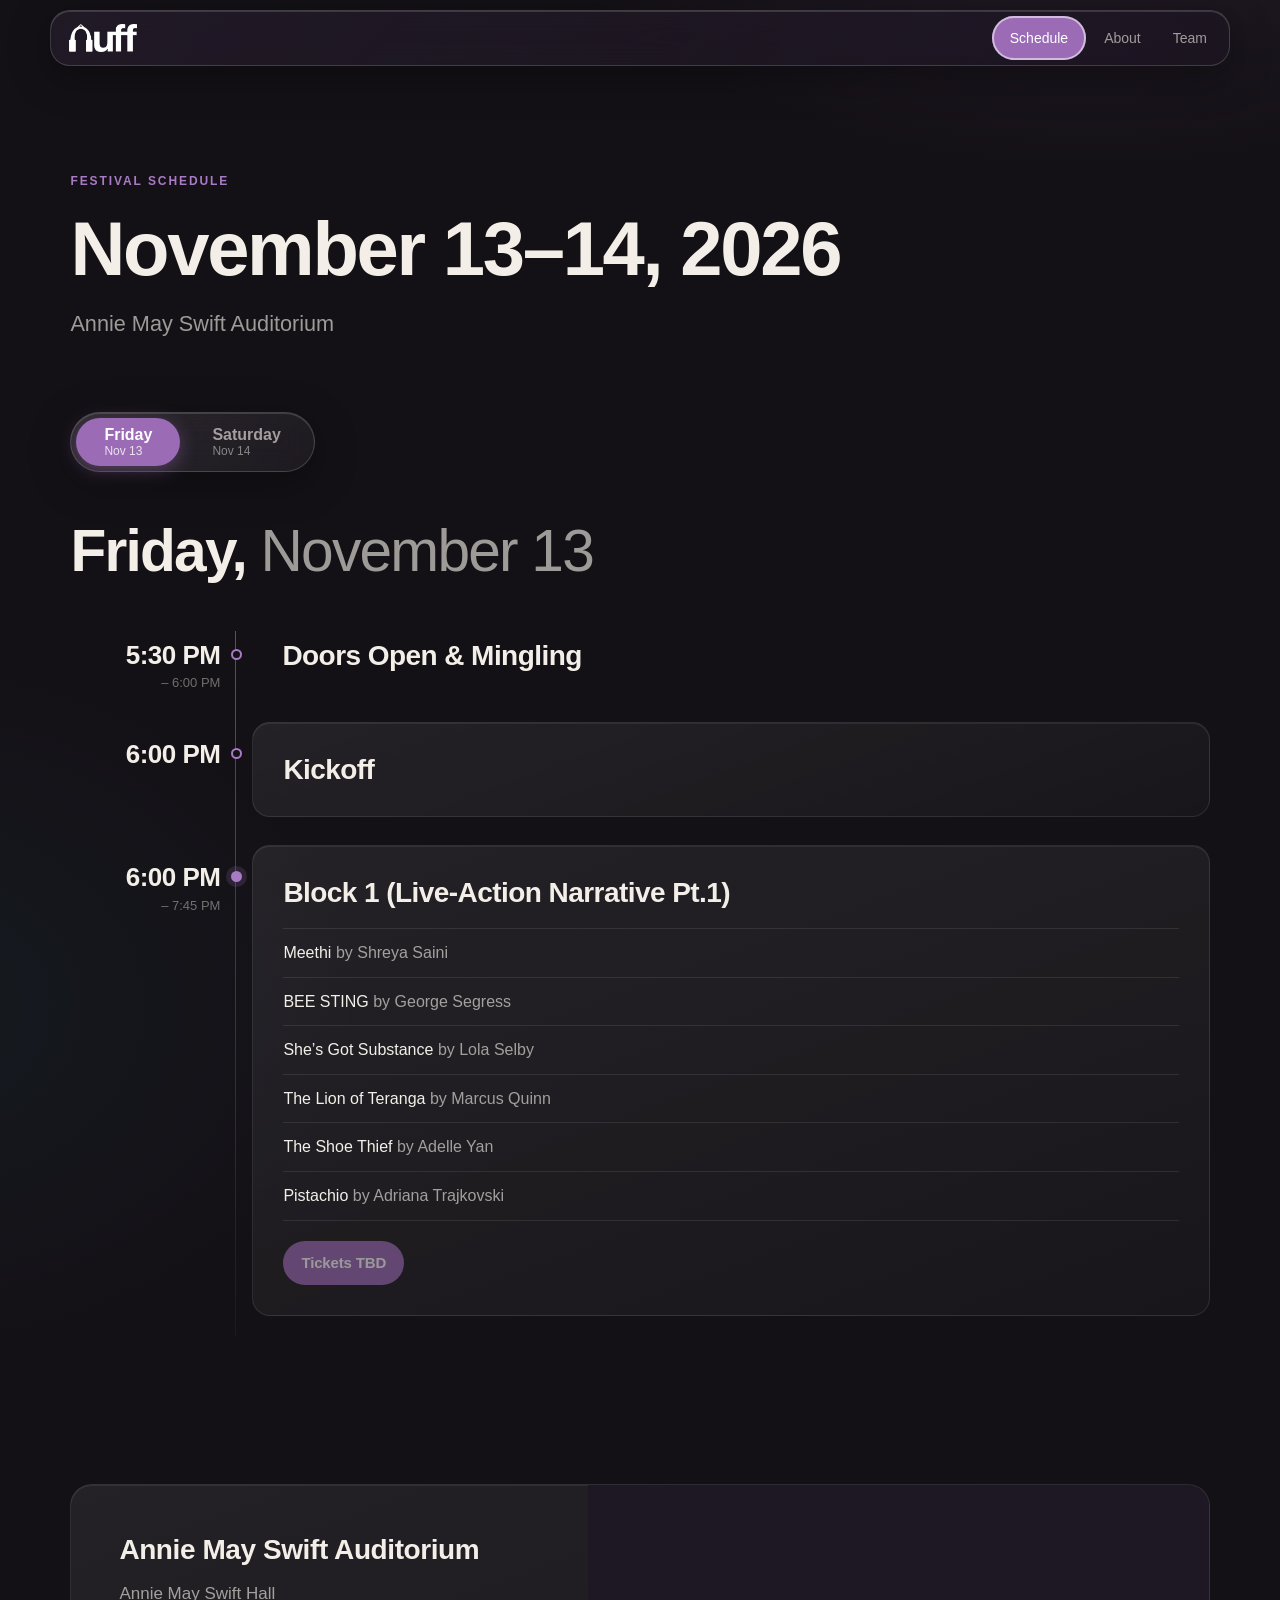
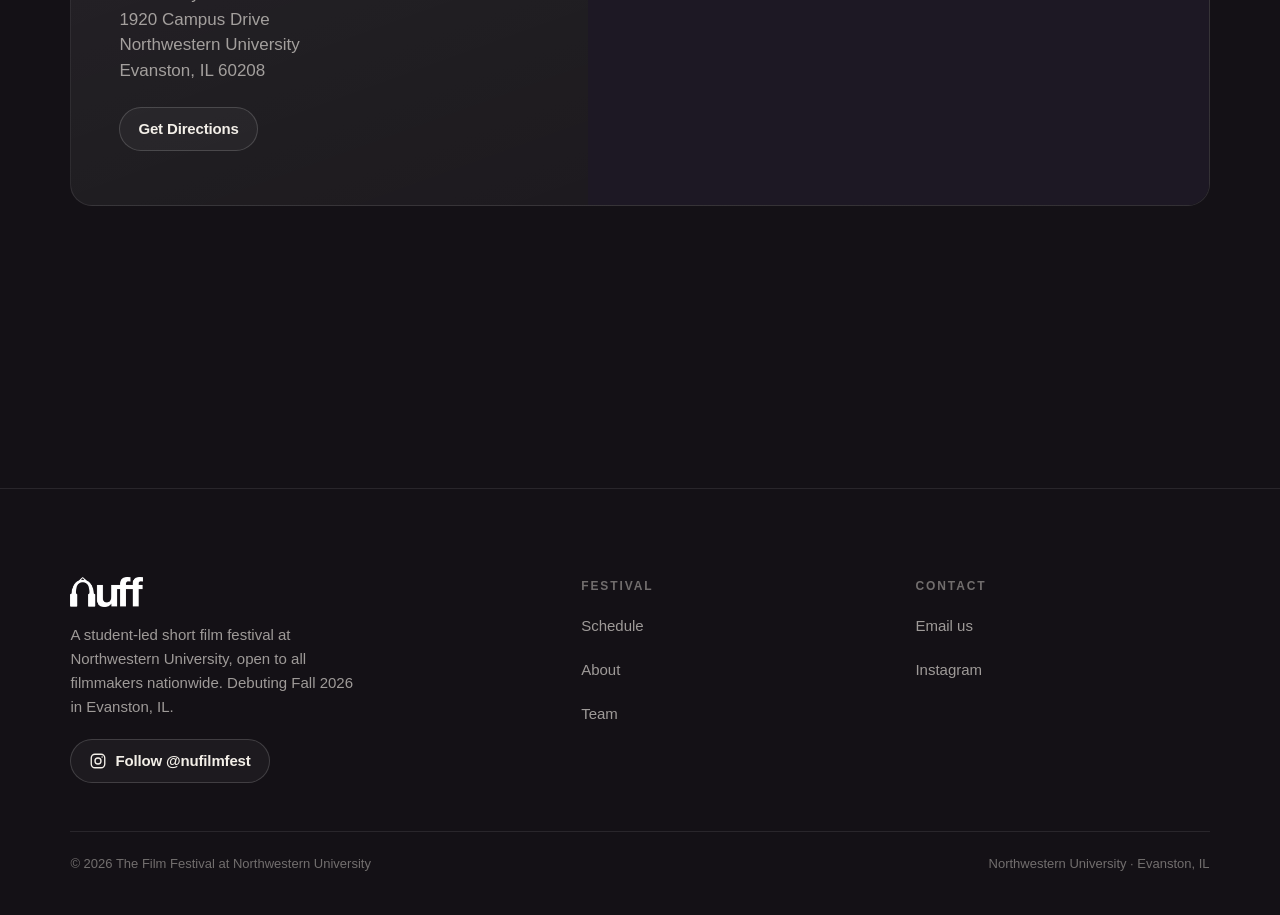
==== schedule/index.html @ 453975ce "new schedule updated" ====
<!DOCTYPE html>
<html lang="en">
<head>
  <meta charset="UTF-8">
  <meta name="viewport" content="width=device-width, initial-scale=1, viewport-fit=cover">
  <title>Schedule | NUFF 2026</title>
  <meta name="description" content="November 13–14, 2026 · Annie May Swift Auditorium, Northwestern University">
  <meta name="theme-color" content="#141116">
  <meta name="color-scheme" content="dark">
  <link rel="canonical" href="https://nufilmfest.com/schedule/">
  <meta property="og:type" content="website">
  <meta property="og:site_name" content="NUFF — The Film Festival at Northwestern">
  <meta property="og:title" content="Schedule | NUFF 2026">
  <meta property="og:description" content="November 13–14, 2026 · Annie May Swift Auditorium, Northwestern University">
  <meta property="og:url" content="https://nufilmfest.com/schedule/">
  <meta property="og:image" content="https://nufilmfest.com/assets/img/og-image.jpg">
  <meta property="og:image:width" content="1200">
  <meta property="og:image:height" content="630">
  <meta name="twitter:card" content="summary_large_image">
  <link rel="icon" href="../assets/img/favicon.ico" sizes="any">
  <link rel="icon" type="image/png" sizes="32x32" href="../assets/img/favicon-32.png">
  <link rel="icon" type="image/png" sizes="16x16" href="../assets/img/favicon-16.png">
  <link rel="apple-touch-icon" href="../assets/img/apple-touch-icon.png">
  <link rel="stylesheet" href="../assets/css/site.css">
  <script>(function(d){d.classList.add('js');setTimeout(function(){if(!d.classList.contains('reveal-ready'))d.classList.add('reveal-safe')},2500)})(document.documentElement);</script>
  <script src="../assets/js/site.js" defer></script>
</head>
<body>
<a class="skip-link" href="#main">Skip to content</a>
<header>
  <nav class="site-nav glass" aria-label="Main">
    <a class="nav-logo" href="../index.html" aria-label="NUFF home"><img src="../assets/img/nuff-logo-white.png" alt="NUFF" width="68" height="28"></a>
    <ul class="nav-links">
      <li><a href="../schedule/index.html" aria-current="page" class="nav-cta">Schedule</a></li>
      <li><a href="../index.html#about">About</a></li>
      <li><a href="../team/index.html">Team</a></li>
    </ul>
    <div class="nav-mobile">
      <a class="nav-cta" href="../schedule/index.html" aria-current="page">Schedule</a>
      <button class="menu-btn" type="button" aria-expanded="false" aria-controls="menu-panel" aria-label="Open menu"><span class="menu-icon" aria-hidden="true"></span></button>
    </div>
  </nav>
  <div class="menu-panel glass" id="menu-panel" hidden>
    <ul>
      <li><a href="../index.html">Home</a></li>
      <li><a href="../schedule/index.html" aria-current="page">Schedule</a></li>
      <li><a href="../index.html#about">About</a></li>
      <li><a href="../team/index.html">Team</a></li>
    </ul>
  </div>
</header>
<main id="main">
  <div class="wrap page-head">
    <p class="eyebrow reveal">Festival Schedule</p>
    <h1 class="h1 reveal" style="--i:1">November 13–14, 2026</h1>
    <p class="lead reveal" style="--i:2">Annie May Swift Auditorium</p>
  </div>

  <div class="wrap">
    <div class="day-tabs glass" role="tablist" aria-label="Festival days">
      <button class="day-tab" role="tab" type="button" id="tab-fri" data-day="fri" aria-controls="panel-fri" aria-selected="true">Friday<small>Nov 13</small></button>
      <button class="day-tab" role="tab" type="button" id="tab-sat" data-day="sat" aria-controls="panel-sat" aria-selected="false" tabindex=-1>Saturday<small>Nov 14</small></button>
    </div>
    <section class="day-panel" id="panel-fri" role="tabpanel" aria-labelledby="tab-fri" tabindex="-1">
      <h2 class="h2 day-title reveal">Friday, <span class="muted">November 13</span></h2>
      <ol class="agenda">
        <li class="reveal" style="--i:0">
          <div class="agenda-time"><strong>5:30 PM</strong><span>– 6:00 PM</span></div>
          <div class="agenda-dot" aria-hidden="true"></div>
          <div class="event minor">
            <h3>Doors Open &amp; Mingling</h3>
          </div>
        </li>
        <li class="reveal" style="--i:1">
          <div class="agenda-time"><strong>6:00 PM</strong></div>
          <div class="agenda-dot" aria-hidden="true"></div>
          <div class="event glass-flat">
            <h3>Kickoff</h3>
          </div>
        </li>
        <li class="reveal is-screening" style="--i:2">
          <div class="agenda-time"><strong>6:00 PM</strong><span>– 7:45 PM</span></div>
          <div class="agenda-dot" aria-hidden="true"></div>
          <div class="event glass-flat">
            <h3 id="block-1">Block 1 (Live-Action Narrative Pt.1)</h3>
            <ol class="event-films" aria-label="Films in Block 1 (Live-Action Narrative Pt.1)">
              <li><span class="ft">Meethi</span> <span class="fd">by Shreya Saini</span></li>
              <li><span class="ft">BEE STING</span> <span class="fd">by George Segress</span></li>
              <li><span class="ft">She’s Got Substance</span> <span class="fd">by Lola Selby</span></li>
              <li><span class="ft">The Lion of Teranga</span> <span class="fd">by Marcus Quinn</span></li>
              <li><span class="ft">The Shoe Thief</span> <span class="fd">by Adelle Yan</span></li>
              <li><span class="ft">Pistachio</span> <span class="fd">by Adriana Trajkovski</span></li>
            </ol>
            <div class="event-actions">
              <a class="btn btn-primary btn-small" data-ticket="fri-evening" aria-disabled="true">Tickets TBD</a>
            </div>
          </div>
        </li>
      </ol>
    </section>
    <section class="day-panel" id="panel-sat" role="tabpanel" aria-labelledby="tab-sat" tabindex="-1">
      <h2 class="h2 day-title reveal">Saturday, <span class="muted">November 14</span></h2>
      <ol class="agenda">
        <li class="reveal" style="--i:0">
          <div class="agenda-time"><strong>11:15 AM</strong><span>– 11:30 AM</span></div>
          <div class="agenda-dot" aria-hidden="true"></div>
          <div class="event minor">
            <h3>Doors Open</h3>
          </div>
        </li>
        <li class="reveal" style="--i:1">
          <div class="agenda-time"><strong>11:30 AM</strong><span>– 12:30 PM</span></div>
          <div class="agenda-dot" aria-hidden="true"></div>
          <div class="event glass-flat">
            <h3>Lunch + Film Student Mixer</h3>
            <p class="note">Open to everyone.</p>
          </div>
        </li>
        <li class="reveal is-screening" style="--i:2">
          <div class="agenda-time"><strong>12:30 PM</strong><span>– 2:00 PM</span></div>
          <div class="agenda-dot" aria-hidden="true"></div>
          <div class="event glass-flat">
            <h3 id="block-2">Block 2 (Documentary/<wbr>Animation)</h3>
            <ol class="event-films" aria-label="Films in Block 2 (Documentary/Animation)">
              <li><span class="ft">PASALUBONG!</span> <span class="fd">by Sophia Uy</span></li>
              <li><span class="ft">Crying Laughing</span> <span class="fd">by Zoe Kritzer</span></li>
              <li><span class="ft">The Clown Show</span> <span class="fd">by Kennedy Birtcher</span></li>
              <li><span class="ft">Point Nemo</span> <span class="fd">by Ava Elizabeth Azarmi</span></li>
              <li><span class="ft">Bootstrapping for the Boobied</span> <span class="fd">by Stella Chen</span></li>
              <li><span class="ft">Stay</span> <span class="fd">by Dylan Kaufmann</span></li>
              <li><span class="ft">Coming back <span class="nowrap">(回来了)</span></span> <span class="fd">by Elizabeth Cheng</span></li>
              <li><span class="ft">Common Fly</span> <span class="fd">by Ian Castracane</span></li>
            </ol>
            <div class="event-actions">
              <a class="btn btn-primary btn-small" data-ticket="sat-afternoon" aria-disabled="true">Tickets TBD</a>
            </div>
          </div>
        </li>
        <li class="reveal" style="--i:3">
          <div class="agenda-time"><strong>5:30 PM</strong><span>– 6:00 PM</span></div>
          <div class="agenda-dot" aria-hidden="true"></div>
          <div class="event minor">
            <h3>Doors Open</h3>
          </div>
        </li>
        <li class="reveal is-screening" style="--i:4">
          <div class="agenda-time"><strong>6:00 PM</strong><span>– 7:45 PM</span></div>
          <div class="agenda-dot" aria-hidden="true"></div>
          <div class="event glass-flat">
            <h3 id="block-3">Block 3 (Live-Action Narrative Pt.2)</h3>
            <ol class="event-films" aria-label="Films in Block 3 (Live-Action Narrative Pt.2)">
              <li><span class="ft">CHECK PLEASE</span> <span class="fd">by Shane Chung</span></li>
              <li><span class="ft">REENACTMENT</span> <span class="fd">by Shahzeb Shah</span></li>
              <li><span class="ft">Teach a Man to Fish</span> <span class="fd">by Elianna Phillips</span></li>
              <li><span class="ft">Holy Mother</span> <span class="fd">by David Diouf</span></li>
              <li><span class="ft">Soldiers</span> <span class="fd">by Jonas Serpa Souza</span></li>
              <li><span class="ft">Back Then</span> <span class="fd">by Junhyeok Kim</span></li>
              <li><span class="ft">Really Good Deal</span> <span class="fd">by Jon Plester</span></li>
            </ol>
            <div class="event-actions">
              <a class="btn btn-primary btn-small" data-ticket="sat-evening" aria-disabled="true">Tickets TBD</a>
            </div>
          </div>
        </li>
        <li class="reveal" style="--i:5">
          <div class="agenda-time"><strong>7:45 PM</strong><span>– 9:00 PM</span></div>
          <div class="agenda-dot" aria-hidden="true"></div>
          <div class="event glass-flat">
            <h3>Chicago Filmmaking Panel + Closing Ceremony</h3>
            <p class="note">Speakers to be announced on Eventbrite.</p>
          </div>
        </li>
      </ol>
    </section>
  </div>

  <section class="section" aria-labelledby="venue-title">
    <div class="wrap">
      <div class="venue-card glass-flat reveal">
        <div class="venue-info">
          <h2 class="h3" id="venue-title">Annie May Swift Auditorium</h2>
          <address>Annie May Swift Hall<br><span class="nowrap">1920 Campus Drive</span><br>Northwestern University<br><span class="nowrap">Evanston, IL 60208</span></address>
          <a class="btn btn-ghost btn-small" href="https://www.google.com/maps/dir/?api=1&destination=Annie+May+Swift+Hall,+1920+Campus+Dr,+Evanston,+IL+60208" target="_blank" rel="noopener">Get Directions</a>
        </div>
        <div class="map-slot" data-src="https://maps.google.com/maps?q=Annie+May+Swift+Hall+1920+Campus+Dr+Evanston+IL+60208&output=embed" data-title="Map of Annie May Swift Hall, Northwestern University">
          <div class="map-load"><button class="btn btn-ghost btn-small" type="button">Load map</button></div>
        </div>
      </div>
    </div>
  </section>
</main>
<footer class="site-footer">
  <div class="wrap">
    <div class="footer-grid">
      <div class="footer-brand">
        <img src="../assets/img/nuff-logo-white.png" alt="NUFF" width="73" height="30" loading="lazy">
        <p>A student-led short film festival at Northwestern University, open to all filmmakers nationwide. Debuting Fall 2026 in Evanston, IL.</p>
        <a class="btn btn-ghost btn-small" href="https://instagram.com/nufilmfest" target="_blank" rel="noopener"><svg class="insta-icon" viewBox="0 0 24 24" fill="none" stroke="currentColor" stroke-width="1.8" aria-hidden="true"><rect x="3" y="3" width="18" height="18" rx="5"/><circle cx="12" cy="12" r="4"/><circle cx="17.5" cy="6.5" r="1" fill="currentColor" stroke="none"/></svg> Follow @nufilmfest</a>
      </div>
      <div class="footer-col">
        <h2>Festival</h2>
        <ul>
          <li><a href="../schedule/index.html">Schedule</a></li>
          <li><a href="../index.html#about">About</a></li>
          <li><a href="../team/index.html">Team</a></li>
        </ul>
      </div>
      <div class="footer-col">
        <h2>Contact</h2>
        <ul>
          <li><a href="mailto:nuff.filmfestival@gmail.com">Email us</a></li>
          <li><a href="https://instagram.com/nufilmfest" target="_blank" rel="noopener">Instagram</a></li>
        </ul>
      </div>
    </div>
    <div class="footer-bottom">
      <p>© 2026 The Film Festival at Northwestern University</p>
      <p>Northwestern University · Evanston, IL</p>
    </div>
  </div>
</footer>
</body>
</html>
---- assets/css/site.css ----
/* ==========================================================================
   NUFF 2026 — shared styles
   Dark purple cinematic identity, liquid glass on selected surfaces only.
   ========================================================================== */

:root {
  --bg:        #141116;
  --bg-2:      #1a1620;
  --surface:   rgba(255,255,255,0.035);
  --surface-2: rgba(255,255,255,0.06);
  --border:    rgba(255,255,255,0.09);
  --border-2:  rgba(255,255,255,0.16);
  --text:      #f3efe8;
  --muted:     rgba(243,239,232,0.62);
  --faint:     rgba(243,239,232,0.42);
  --purple:    #a87bc4;
  --purple-2:  #9B6BB5;
  --purple-dk: #4E2A84;
  --teal:      #3fb6c6;
  --amber:     #F0B020;
  --coral:     #E04545;

  --safe-t: env(safe-area-inset-top, 0px);
  --safe-r: env(safe-area-inset-right, 0px);
  --safe-b: env(safe-area-inset-bottom, 0px);
  --safe-l: env(safe-area-inset-left, 0px);

  --gutter: clamp(20px, 5.5vw, 72px);
  --pad-l: max(var(--gutter), calc(var(--safe-l) + 16px));
  --pad-r: max(var(--gutter), calc(var(--safe-r) + 16px));
  --max: 1180px;

  --nav-h: 56px;
  --nav-top: calc(10px + var(--safe-t));
  --nav-space: calc(var(--nav-top) + var(--nav-h) + 16px);

  --section-y: clamp(72px, 11vw, 150px);
  --radius: 18px;
  --ease: cubic-bezier(.2,.7,.2,1);

  --fs-display: clamp(40px, 7.2vw + 8px, 96px);
  --fs-h1:      clamp(36px, 5.4vw + 8px, 76px);
  --fs-h2:      clamp(30px, 3.8vw + 10px, 60px);
  --fs-h3:      clamp(20px, 1.2vw + 14px, 28px);
  --fs-lead:    clamp(17px, 0.6vw + 14px, 22px);
  --fs-body:    clamp(15px, 0.25vw + 14px, 17px);
}

/* ---------- Base ---------- */
*, *::before, *::after { box-sizing: border-box; }
* { margin: 0; padding: 0; }
html {
  -webkit-text-size-adjust: 100%; text-size-adjust: 100%;
  scroll-padding-top: var(--nav-space);
  background: var(--bg);
}
@media (prefers-reduced-motion: no-preference) { html { scroll-behavior: smooth; } }
body {
  min-height: 100vh; min-height: 100svh;
  color: var(--text);
  font-family: -apple-system, BlinkMacSystemFont, "SF Pro Text", "Helvetica Neue", Helvetica, Arial, sans-serif;
  font-size: var(--fs-body); line-height: 1.6;
  /* Static ambient light: replaces five full-screen animated blobs */
  background:
    radial-gradient(900px 600px at 85% -10%, rgba(155,107,181,0.16), transparent 70%),
    radial-gradient(700px 500px at -10% 40%, rgba(30,158,175,0.07), transparent 70%),
    var(--bg);
  background-repeat: no-repeat;
  -webkit-font-smoothing: antialiased;
}
img, picture, svg { display: block; max-width: 100%; }
img { height: auto; }
a { color: inherit; text-decoration: none; }
button { font: inherit; color: inherit; background: none; border: 0; cursor: pointer; }
:focus-visible { outline: 2px solid var(--purple); outline-offset: 3px; border-radius: 6px; }
.sr-only { position: absolute !important; width: 1px; height: 1px; overflow: hidden; clip: rect(0 0 0 0); white-space: nowrap; }
.skip-link {
  position: absolute; left: 12px; top: -60px; z-index: 1000;
  background: var(--purple-dk); color: #fff; padding: 12px 16px; border-radius: 10px;
}
.skip-link:focus { top: calc(12px + var(--safe-t)); }
.nowrap { white-space: nowrap; }

.wrap { max-width: calc(var(--max) + 2 * var(--gutter)); margin: 0 auto; padding-left: var(--pad-l); padding-right: var(--pad-r); }
.section { padding-top: var(--section-y); padding-bottom: var(--section-y); position: relative; }
.section + .section { padding-top: 0; }
.hairline { border-top: 1px solid var(--border); }

/* ---------- Type ---------- */
.eyebrow {
  font-size: 12px; letter-spacing: 0.16em; text-transform: uppercase;
  color: var(--purple); margin-bottom: 18px; font-weight: 600;
}
.display, .h1, .h2, .h3 { font-weight: 600; letter-spacing: -0.03em; text-wrap: balance; }
.display { font-size: var(--fs-display); line-height: 1.02; }
.h1 { font-size: var(--fs-h1); line-height: 1.04; }
.h2 { font-size: var(--fs-h2); line-height: 1.06; }
.h3 { font-size: var(--fs-h3); line-height: 1.2; letter-spacing: -0.015em; }
.lead { font-size: var(--fs-lead); line-height: 1.5; color: var(--muted); max-width: 40ch; text-wrap: pretty; }
.muted { color: var(--muted); }
.grad-text {
  background: linear-gradient(100deg, #f3efe8 10%, #cdb2e0 55%, #8fd3dc 100%);
  -webkit-background-clip: text; background-clip: text; color: transparent;
}

/* ---------- Buttons ---------- */
.btn {
  display: inline-flex; align-items: center; justify-content: center; gap: 8px;
  min-height: 48px; padding: 0 24px; border-radius: 999px;
  font-size: 16px; font-weight: 600; letter-spacing: -0.01em; white-space: nowrap;
  transition: transform .2s var(--ease), background-color .2s ease, border-color .2s ease, color .2s ease;
}
.btn:active { transform: scale(.98); }
.btn-primary { background: var(--purple-2); color: #fff; }
.btn-primary:hover { background: #b38ad0; }
.btn-ghost { border: 1px solid var(--border-2); background: rgba(255,255,255,0.04); color: var(--text); }
.btn-ghost:hover { border-color: rgba(255,255,255,0.32); background: rgba(255,255,255,0.08); }
.btn-small { min-height: 44px; padding: 0 18px; font-size: 15px; }
.btn[aria-disabled="true"] { opacity: .55; cursor: default; pointer-events: none; }
.link-arrow {
  display: inline-flex; align-items: center; gap: 6px; min-height: 44px;
  color: var(--teal); font-weight: 600; font-size: 17px;
}
.link-arrow::after { content: "›"; font-size: 1.3em; line-height: 1; transition: transform .2s var(--ease); }
.link-arrow:hover::after { transform: translateX(3px); }
.btn-row { display: flex; flex-wrap: wrap; gap: 12px; }

/* ---------- Glass (used sparingly: nav, menu, day tabs, filters, key panels) ---------- */
.glass {
  background: linear-gradient(135deg, rgba(255,255,255,0.10), rgba(255,255,255,0.04));
  border: 1px solid rgba(255,255,255,0.16);
  box-shadow: inset 0 1px 0 rgba(255,255,255,0.14), 0 10px 40px rgba(0,0,0,0.35);
  -webkit-backdrop-filter: blur(20px) saturate(160%);
  backdrop-filter: blur(20px) saturate(160%);
}
/* Panels that sit over plain backgrounds don't need a live blur */
.glass-flat {
  background: linear-gradient(160deg, rgba(255,255,255,0.075), rgba(255,255,255,0.025));
  border: 1px solid var(--border);
  box-shadow: inset 0 1px 0 rgba(255,255,255,0.07);
}
@supports not ((backdrop-filter: blur(1px)) or (-webkit-backdrop-filter: blur(1px))) {
  .glass { background: rgba(32,26,40,0.94); }
}

/* ---------- Navigation ---------- */
.site-nav {
  position: fixed; z-index: 900;
  top: var(--nav-top);
  left: calc(12px + var(--safe-l)); right: calc(12px + var(--safe-r));
  max-width: 1180px; margin: 0 auto;
  height: var(--nav-h); border-radius: 20px;
  display: flex; align-items: center; justify-content: space-between; gap: 12px;
  padding: 0 8px 0 18px;
  background: linear-gradient(135deg, rgba(40,32,48,0.62), rgba(28,22,34,0.52));
}
.nav-logo { display: inline-flex; align-items: center; min-height: 44px; flex-shrink: 0; }
.nav-logo img { height: 28px; width: auto; }
.nav-links { display: flex; align-items: center; gap: 4px; list-style: none; }
.nav-links a {
  display: inline-flex; align-items: center; min-height: 44px; padding: 0 14px;
  border-radius: 999px; font-size: 14px; font-weight: 500; color: var(--muted);
  transition: color .2s ease, background-color .2s ease;
}
.nav-links a:hover { color: var(--text); background: rgba(255,255,255,0.06); }
.nav-links a[aria-current="page"] { color: var(--text); background: rgba(255,255,255,0.10); }
.nav-links a.nav-cta { background: var(--purple-2); color: #fff; padding: 0 18px; margin-left: 6px; }
.nav-links a.nav-cta:hover { background: #b38ad0; }
.nav-links a.nav-cta[aria-current="page"] { box-shadow: 0 0 0 2px rgba(255,255,255,0.55) inset; }

.nav-mobile { display: none; align-items: center; gap: 6px; }
.nav-mobile .nav-cta {
  display: inline-flex; align-items: center; min-height: 44px; padding: 0 16px;
  border-radius: 999px; background: var(--purple-2); color: #fff; font-size: 14px; font-weight: 600;
}
.nav-mobile .nav-cta[aria-current="page"] { box-shadow: 0 0 0 2px rgba(255,255,255,0.55) inset; }
.menu-btn {
  width: 44px; height: 44px; border-radius: 999px;
  display: inline-grid; place-items: center;
}
.menu-btn:hover { background: rgba(255,255,255,0.08); }
.menu-icon { width: 18px; height: 12px; position: relative; }
.menu-icon::before, .menu-icon::after {
  content: ""; position: absolute; left: 0; right: 0; height: 1.75px; border-radius: 2px; background: var(--text);
  transition: transform .25s var(--ease), top .25s var(--ease);
}
.menu-icon::before { top: 2px; }
.menu-icon::after  { top: 9px; }
.menu-btn[aria-expanded="true"] .menu-icon::before { top: 5px; transform: rotate(45deg); }
.menu-btn[aria-expanded="true"] .menu-icon::after  { top: 5px; transform: rotate(-45deg); }

.menu-panel {
  position: fixed; z-index: 899;
  top: calc(var(--nav-top) + var(--nav-h) + 8px);
  left: calc(12px + var(--safe-l)); right: calc(12px + var(--safe-r));
  border-radius: 20px; padding: 8px;
  background: rgba(30,24,38,0.9);
  max-height: calc(100svh - var(--nav-top) - var(--nav-h) - 24px); overflow-y: auto;
}
.menu-panel[hidden] { display: none; }
.menu-panel ul { list-style: none; }
.menu-panel a {
  display: flex; align-items: center; justify-content: space-between;
  min-height: 52px; padding: 0 16px; border-radius: 14px; font-size: 19px; font-weight: 600; letter-spacing: -0.01em;
}
.menu-panel a:hover, .menu-panel a:focus-visible { background: rgba(255,255,255,0.07); }
.menu-panel a[aria-current="page"] { background: rgba(155,107,181,0.2); }
.menu-panel a[aria-current="page"]::after { content: "Current"; font-size: 12px; font-weight: 500; color: var(--purple); letter-spacing: .04em; }
.menu-panel .menu-foot { border-top: 1px solid var(--border); margin-top: 8px; padding: 12px 16px 6px; font-size: 14px; color: var(--muted); }
.menu-panel .menu-foot a { display: inline; min-height: 0; padding: 0; font-size: 14px; font-weight: 600; color: var(--teal); }
.menu-panel .menu-foot a:hover { background: none; }

@media (max-width: 760px) {
  .nav-links { display: none; }
  .nav-mobile { display: flex; }
  .site-nav { padding: 0 6px 0 14px; }
  .nav-logo img { height: 24px; }
}
@media (min-width: 761px) { .menu-panel { display: none !important; } }

/* ---------- Reveal (cascade). Content stays visible without JS or if JS fails. ---------- */
.js .reveal { opacity: 0; transform: translateY(28px); transition: opacity .8s var(--ease), transform .8s var(--ease); transition-delay: calc(var(--i, 0) * 80ms); }
.js .reveal.in, .reveal-safe .reveal { opacity: 1; transform: none; }
@media (prefers-reduced-motion: reduce) {
  .js .reveal { transform: none; transition: opacity .3s ease; transition-delay: 0ms; }
  .btn, .link-arrow::after, .menu-icon::before, .menu-icon::after { transition: none; }
}

/* ---------- Page header (sub pages) ---------- */
.page-head { padding-top: calc(var(--nav-space) + clamp(40px, 7vw, 96px)); padding-bottom: clamp(36px, 6vw, 72px); }
.page-head .lead { margin-top: 20px; }

/* ---------- Home: hero ---------- */
.hero {
  position: relative; isolation: isolate;
  min-height: 100vh; min-height: 100svh;
  display: flex; align-items: flex-end;
  padding-top: var(--nav-space);
  padding-bottom: calc(clamp(40px, 7vw, 88px) + var(--safe-b));
  overflow: clip;
}
.hero-media { position: absolute; inset: 0; z-index: -2; }
.hero-media img { width: 100%; height: 100%; object-fit: cover; object-position: 60% 30%; }
.hero::before {
  content: ""; position: absolute; inset: 0; z-index: -1;
  background:
    linear-gradient(to top, var(--bg) 0%, rgba(20,17,22,0.86) 32%, rgba(20,14,28,0.45) 70%, rgba(20,14,28,0.35) 100%),
    linear-gradient(to right, rgba(20,14,28,0.7), rgba(20,14,28,0) 70%);
}
.hero-inner { width: 100%; display: grid; grid-template-columns: 1fr auto; align-items: end; gap: 40px; }
.hero h1 { max-width: 13ch; }
.hero .lead { margin-top: 22px; color: rgba(243,239,232,0.78); max-width: 34ch; }
.hero-when {
  display: inline-flex; flex-wrap: wrap; align-items: center; gap: 4px 10px;
  margin-top: 26px; font-size: clamp(16px, 0.5vw + 14px, 19px); font-weight: 600; letter-spacing: -0.01em;
}
.hero-when .dot { width: 4px; height: 4px; border-radius: 50%; background: var(--purple); }
.hero .btn-row { margin-top: 30px; }
.hero-notice { margin-top: 22px; font-size: 13px; color: var(--faint); display: flex; align-items: center; gap: 8px; }
.hero-notice::before { content: ""; width: 6px; height: 6px; border-radius: 50%; background: var(--faint); }
.hero-badge { text-align: right; padding-bottom: 6px; }
.hero-badge img { width: 132px; margin-left: auto; filter: drop-shadow(0 0 12px rgba(155,107,181,0.35)); }
.hero-badge p { margin-top: 12px; font-size: 11px; letter-spacing: .16em; text-transform: uppercase; color: var(--muted); }
@media (max-width: 760px) {
  .hero { min-height: 92vh; min-height: 92svh; }
  .hero-inner { grid-template-columns: 1fr; }
  .hero-badge { display: none; }
  .hero .btn-row .btn { flex: 1 1 100%; }
}
@media (max-height: 520px) and (orientation: landscape) {
  .hero { min-height: 0; }
}

/* ---------- Home: blocks ---------- */
.split { display: grid; grid-template-columns: 1fr 1fr; gap: clamp(32px, 6vw, 96px); align-items: start; }
@media (max-width: 860px) { .split { grid-template-columns: 1fr; } }
.section-head { display: flex; justify-content: space-between; align-items: end; gap: 24px; flex-wrap: wrap; margin-bottom: clamp(36px, 5vw, 64px); }
.section-head .lead { margin-top: 16px; }

.preview-days { display: grid; grid-template-columns: 1fr 1fr; gap: 20px; }
@media (max-width: 860px) { .preview-days { grid-template-columns: 1fr; } }
.preview-day { border-radius: var(--radius); padding: clamp(22px, 3vw, 36px); }
.preview-day h3 { display: flex; align-items: baseline; gap: 12px; margin-bottom: 22px; }
.preview-day h3 .date-num { font-size: clamp(44px, 4vw, 64px); line-height: .9; color: var(--purple); font-weight: 600; letter-spacing: -0.04em; }
.preview-day h3 .date-txt { display: flex; flex-direction: column; font-size: 17px; line-height: 1.25; }
.preview-day h3 .date-txt small { font-size: 13px; color: var(--muted); font-weight: 400; }
.mini-agenda { list-style: none; display: flex; flex-direction: column; }
.mini-agenda li { display: grid; grid-template-columns: 5.6em minmax(0, 1fr); gap: 12px; padding: 12px 0; border-top: 1px solid var(--border); font-size: 16px; }
.mini-agenda time { color: var(--purple); font-variant-numeric: tabular-nums; font-weight: 600; white-space: nowrap; }
.mini-agenda .tag { display: block; font-size: 12px; color: var(--faint); letter-spacing: .04em; margin-top: 2px; }

.stat-line { display: grid; grid-template-columns: repeat(3, max-content); gap: clamp(28px, 6vw, 72px); margin-top: 36px; }
.stat-line div { display: flex; flex-direction: column; }
.stat-line strong { font-size: clamp(44px, 5vw, 72px); line-height: 1; font-weight: 600; letter-spacing: -0.04em; }
.stat-line span { color: var(--muted); font-size: 15px; margin-top: 6px; }

.about-graphic { width: 100%; max-width: 900px; margin-bottom: clamp(36px, 5vw, 64px); }
.about-copy p { color: var(--muted); font-size: var(--fs-lead); line-height: 1.55; text-wrap: pretty; }
.about-copy p + p { margin-top: 1.1em; }
.about-copy strong { color: var(--text); font-weight: 600; }

.avatars { display: flex; margin: 28px 0 8px; }
.avatars img { width: 56px; height: 70px; border-radius: 14px; object-fit: cover; border: 2px solid var(--bg); margin-left: -12px; background: #2a2330; }
.avatars img:first-child { margin-left: 0; }
@media (max-width: 480px) { .avatars img { width: 42px; height: 53px; margin-left: -9px; border-radius: 11px; } }

.insta-band {
  border-radius: calc(var(--radius) + 6px); padding: clamp(32px, 6vw, 72px);
  display: grid; grid-template-columns: 1fr auto; gap: 28px; align-items: center;
  background:
    radial-gradient(600px 300px at 0% 0%, rgba(155,107,181,0.28), transparent 70%),
    radial-gradient(500px 300px at 100% 100%, rgba(63,182,198,0.16), transparent 70%),
    rgba(255,255,255,0.03);
  border: 1px solid var(--border);
}
.insta-band .lead { margin-top: 14px; }
@media (max-width: 760px) { .insta-band { grid-template-columns: 1fr; } .insta-band .btn { width: 100%; } }
.insta-icon { width: 18px; height: 18px; }

.closed-card { border-radius: var(--radius); padding: clamp(24px, 4vw, 44px); }
.closed-card .h3 { margin-bottom: 12px; }
.faq { margin-top: 24px; border-top: 1px solid var(--border); }
.faq details { border-bottom: 1px solid var(--border); }
.faq summary {
  list-style: none; cursor: pointer; min-height: 56px; display: flex; align-items: center; justify-content: space-between; gap: 16px;
  font-size: 17px; font-weight: 500; padding: 12px 0;
}
.faq summary::-webkit-details-marker { display: none; }
.faq summary::after { content: "+"; font-size: 22px; color: var(--muted); transition: transform .2s ease; }
.faq details[open] summary::after { transform: rotate(45deg); }
.faq details p { color: var(--muted); padding: 0 0 18px; max-width: 62ch; }
.faq a, .closed-card a.inline { color: var(--teal); }

/* ---------- Schedule page ---------- */
.day-tabs {
  display: inline-flex; padding: 5px; border-radius: 999px; gap: 4px;
  position: sticky; top: calc(var(--nav-top) + var(--nav-h) + 10px); z-index: 50;
}
.no-js .day-tabs, html:not(.js) .day-tabs { display: none; }
.day-tab {
  min-height: 48px; padding: 0 clamp(16px, 3vw, 28px); border-radius: 999px;
  display: inline-flex; flex-direction: column; justify-content: center; align-items: flex-start; line-height: 1.15;
  font-weight: 600; font-size: 16px; color: var(--muted);
  transition: background-color .25s ease, color .25s ease;
}
.day-tab small { font-size: 12px; font-weight: 500; opacity: .8; }
.day-tab[aria-selected="true"] { background: var(--purple-2); color: #fff; box-shadow: 0 4px 18px rgba(155,107,181,0.4); }
.day-tab:not([aria-selected="true"]):hover { color: var(--text); background: rgba(255,255,255,0.07); }
.day-panel { padding-top: clamp(28px, 4vw, 48px); }
.js .day-panel[hidden] { display: none; }
.day-title { margin-bottom: clamp(24px, 4vw, 40px); }
.day-title .muted { font-weight: 400; }

.agenda { list-style: none; position: relative; }
.agenda::before {
  content: ""; position: absolute; top: 8px; bottom: 8px; left: calc(var(--time-col) + 15px); width: 1px;
  background: linear-gradient(to bottom, rgba(155,107,181,0.6), rgba(155,107,181,0.08));
}
.agenda { --time-col: clamp(88px, 12vw, 150px); }
.agenda > li { display: grid; grid-template-columns: var(--time-col) 32px minmax(0, 1fr); padding-bottom: clamp(18px, 2.4vw, 28px); }
.agenda-time { text-align: right; padding-top: 18px; font-variant-numeric: tabular-nums; }
.agenda-time strong { display: block; font-size: clamp(18px, 1.2vw + 12px, 26px); font-weight: 600; letter-spacing: -0.02em; line-height: 1.1; }
.agenda-time span { display: block; font-size: 13px; color: var(--faint); margin-top: 4px; }
.agenda-dot { position: relative; }
.agenda-dot::before {
  content: ""; position: absolute; top: 26px; left: 50%; width: 11px; height: 11px; margin-left: -5.5px; border-radius: 50%;
  background: var(--bg); border: 2px solid var(--purple);
}
.agenda .is-screening .agenda-dot::before { background: var(--purple); box-shadow: 0 0 0 5px rgba(155,107,181,0.18); }
.event { border-radius: var(--radius); padding: clamp(18px, 2.6vw, 30px); }
.event.minor { padding-top: 16px; padding-bottom: 16px; background: transparent; border-color: transparent; box-shadow: none; }
.event-type {
  display: inline-block; font-size: 11px; font-weight: 600; letter-spacing: .14em; text-transform: uppercase;
  color: var(--purple); margin-bottom: 8px;
}
.event-type.t-social { color: var(--teal); }
.event-type.t-panel { color: var(--amber); }
.event-type.t-doors { color: var(--faint); }
.event h3 { font-size: clamp(20px, 1.2vw + 15px, 28px); font-weight: 600; letter-spacing: -0.02em; line-height: 1.2; }
.event .venue { color: var(--muted); font-size: 15px; margin-top: 6px; }
.event .note { color: var(--muted); font-size: 15px; margin-top: 10px; }
.event .tbd {
  display: inline-block; font-size: 12px; font-weight: 600; letter-spacing: .06em; text-transform: uppercase;
  color: var(--amber); background: rgba(240,176,32,0.1); border: 1px solid rgba(240,176,32,0.25);
  border-radius: 6px; padding: 2px 8px; margin-top: 12px;
}
.event-films { list-style: none; margin-top: 18px; border-top: 1px solid var(--border); }
.event-films li { border-bottom: 1px solid var(--border); }
.event-films a { display: flex; align-items: center; min-height: 46px; padding: 8px 0; gap: 6px; flex-wrap: wrap; font-size: 16px; }
.event-films a:hover .ft { color: #fff; text-decoration: underline; text-underline-offset: 3px; }
.event-films .fd { color: var(--muted); }
.event-actions { display: flex; flex-wrap: wrap; gap: 10px 16px; align-items: center; margin-top: 20px; }
.event-actions .ticket-note { font-size: 13px; color: var(--faint); }

@media (max-width: 560px) {
  .agenda { --time-col: 0px; }
  .agenda::before { left: 7px; }
  .agenda > li { grid-template-columns: 16px minmax(0, 1fr); column-gap: 14px; }
  .agenda-time { grid-column: 2; text-align: left; padding-top: 0; display: flex; align-items: baseline; gap: 8px; margin-bottom: 8px; }
  .agenda-time strong { font-size: 18px; display: inline; }
  .agenda-time span { display: inline; margin: 0; }
  .agenda-dot { grid-column: 1; grid-row: 1 / span 2; }
  .agenda-dot::before { top: 6px; left: 0; margin-left: 2px; }
  .event { grid-column: 2; }
  .event.minor { padding: 0 0 4px; }
  .day-tabs { display: flex; width: 100%; }
  .day-tab { flex: 1; align-items: center; }
}

.venue-card { border-radius: calc(var(--radius) + 4px); overflow: hidden; display: grid; grid-template-columns: 1fr 1.2fr; }
.venue-info { padding: clamp(24px, 4vw, 48px); }
.venue-info address { font-style: normal; color: var(--muted); margin: 14px 0 24px; font-size: 17px; line-height: 1.5; }
.venue-info dl { display: grid; grid-template-columns: auto 1fr; gap: 8px 16px; margin-bottom: 24px; font-size: 15px; }
.venue-info dt { color: var(--faint); }
.map-slot { position: relative; min-height: 320px; background: #1d1824; }
.map-slot iframe { position: absolute; inset: 0; width: 100%; height: 100%; border: 0; filter: invert(0.9) hue-rotate(200deg) saturate(0.4); }
.map-slot .map-load {
  position: absolute; inset: 0; display: grid; place-items: center; text-align: center; gap: 12px; padding: 24px;
  background: radial-gradient(circle at 50% 45%, rgba(155,107,181,0.18), transparent 60%);
}
@media (max-width: 860px) { .venue-card { grid-template-columns: 1fr; } .map-slot { min-height: 260px; } }

/* ---------- Films page ---------- */
.filters { display: flex; gap: 6px; padding: 5px; border-radius: 999px; width: max-content; max-width: 100%; overflow-x: auto; scrollbar-width: none; }
.filters::-webkit-scrollbar { display: none; }
.html-nojs-hide { }
html:not(.js) .filters { display: none; }
.filter {
  min-height: 44px; padding: 0 18px; border-radius: 999px; white-space: nowrap;
  font-size: 15px; font-weight: 600; color: var(--muted);
  transition: background-color .2s ease, color .2s ease;
}
.filter[aria-pressed="true"] { background: var(--purple-2); color: #fff; }
.filter:not([aria-pressed="true"]):hover { color: var(--text); background: rgba(255,255,255,0.07); }
@media (max-width: 560px) { .filters { border-radius: 18px; flex-wrap: wrap; width: 100%; } .filter { flex: 1 1 auto; } }

.block-group { padding-top: clamp(40px, 6vw, 80px); }
.block-group[hidden] { display: none; }
.block-head { display: flex; flex-wrap: wrap; justify-content: space-between; align-items: end; gap: 8px 24px; margin-bottom: clamp(20px, 3vw, 32px); padding-bottom: 16px; border-bottom: 1px solid var(--border); }
.block-head p { color: var(--muted); margin-top: 6px; }
.poster-grid { display: grid; grid-template-columns: repeat(auto-fill, minmax(min(100%, 200px), 1fr)); gap: clamp(16px, 2.4vw, 28px); list-style: none; }
@media (max-width: 560px) { .poster-grid { grid-template-columns: repeat(2, minmax(0, 1fr)); gap: 14px; } }
.film-card { display: flex; flex-direction: column; }
.poster {
  position: relative; aspect-ratio: 2 / 3; border-radius: 14px; overflow: hidden;
  display: flex; flex-direction: column; justify-content: space-between; padding: 14px;
  border: 1px solid rgba(255,255,255,0.1);
  background: var(--poster, linear-gradient(160deg, #4E2A84, #1a1420));
  box-shadow: 0 14px 40px rgba(0,0,0,0.35);
  transition: transform .4s var(--ease);
}
.film-card:hover .poster { transform: translateY(-4px); }
.poster::after {
  content: ""; position: absolute; inset: 0; pointer-events: none;
  background: linear-gradient(to top, rgba(10,8,14,0.55), transparent 55%), radial-gradient(120% 60% at 50% 0%, rgba(255,255,255,0.10), transparent 60%);
}
.poster .p-mark { width: 44px; opacity: .85; position: relative; z-index: 1; }
.poster .p-title {
  position: relative; z-index: 1; font-size: clamp(17px, 1.2vw + 10px, 24px); line-height: 1.05; font-weight: 700;
  letter-spacing: -0.02em; overflow-wrap: break-word; text-wrap: balance; color: #fff;
}
.poster .p-tag { position: relative; z-index: 1; font-size: 10px; letter-spacing: .14em; text-transform: uppercase; color: rgba(255,255,255,0.7); margin-top: 8px; }
.film-card h3 { margin-top: 14px; font-size: 17px; font-weight: 600; letter-spacing: -0.01em; line-height: 1.3; overflow-wrap: break-word; }
.film-card .by { color: var(--muted); font-size: 15px; margin-top: 2px; }
.film-card .when { margin-top: 6px; font-size: 13px; color: var(--faint); }
.film-card .when a { color: var(--teal); display: inline-flex; min-height: 44px; align-items: center; font-weight: 600; }
.p1 { --poster: linear-gradient(160deg, #5b2f93 0%, #2a1840 60%, #161019 100%); }
.p2 { --poster: linear-gradient(160deg, #1d6b78 0%, #1d2a3a 60%, #141016 100%); }
.p3 { --poster: linear-gradient(160deg, #8a3c6a 0%, #3a1a33 60%, #151015 100%); }
.p4 { --poster: linear-gradient(160deg, #7a5a16 0%, #3a2a1a 55%, #141016 100%); }
.p5 { --poster: linear-gradient(160deg, #3b3f8f 0%, #201c3f 60%, #141016 100%); }

/* ---------- Team page ---------- */
.team-grid { display: grid; grid-template-columns: repeat(4, minmax(0, 1fr)); gap: clamp(16px, 2.4vw, 32px); list-style: none; }
@media (max-width: 900px) { .team-grid { grid-template-columns: repeat(3, minmax(0, 1fr)); } }
@media (max-width: 640px) { .team-grid { grid-template-columns: repeat(2, minmax(0, 1fr)); gap: 16px 12px; } }
.member .photo { aspect-ratio: 4 / 5; border-radius: 16px; overflow: hidden; background: linear-gradient(160deg, #2a2131, #1a1520); border: 1px solid var(--border); }
.member .photo img { width: 100%; height: 100%; object-fit: cover; }
.member figcaption { padding-top: 14px; }
.member .name { font-size: clamp(16px, 0.6vw + 13px, 19px); font-weight: 600; letter-spacing: -0.01em; line-height: 1.25; }
.member .role { font-size: 14px; color: var(--muted); margin-top: 3px; line-height: 1.4; }

/* ---------- Footer ---------- */
.site-footer { border-top: 1px solid var(--border); padding-top: clamp(48px, 7vw, 88px); padding-bottom: calc(40px + var(--safe-b)); margin-top: var(--section-y); }
.footer-grid { display: grid; grid-template-columns: 1.6fr 1fr 1fr; gap: 40px; }
@media (max-width: 760px) { .footer-grid { grid-template-columns: 1fr 1fr; } .footer-brand { grid-column: 1 / -1; } }
.footer-brand img { height: 30px; width: auto; }
.footer-brand p { color: var(--muted); margin-top: 16px; max-width: 34ch; font-size: 15px; }
.footer-brand .btn { margin-top: 20px; }
.footer-col h2 { font-size: 12px; letter-spacing: .16em; text-transform: uppercase; color: var(--faint); font-weight: 600; margin-bottom: 8px; }
.footer-col ul { list-style: none; }
.footer-col a { display: inline-flex; align-items: center; min-height: 44px; color: var(--muted); font-size: 15px; overflow-wrap: anywhere; }
.footer-col a:hover { color: var(--text); }
.footer-bottom { margin-top: 48px; padding-top: 22px; border-top: 1px solid var(--border); display: flex; flex-wrap: wrap; justify-content: space-between; gap: 8px 24px; font-size: 13px; color: var(--faint); }

/* Narrowest phones: date and place on their own lines, no dangling separator */
@media (max-width: 360px) {
  .hero-when { flex-direction: column; align-items: flex-start; }
  .hero-when .dot { display: none; }
}
.event-films li { padding: 11px 0; font-size: 16px; }
.event-films .ft { color: var(--text); }
.h1-logo { display: inline-block; height: 0.74em; width: auto; vertical-align: -0.02em; margin: 0 0.04em; }

.mini-agenda span, .event h3, .day-title { overflow-wrap: break-word; }

/* Hero text stays in the lower-left half */
.hero h1.display { font-size: clamp(30px, 2.6vw + 14px, 56px); line-height: 1.06; max-width: 15ch; }
.hero-inner > div:first-child { max-width: min(620px, 50vw); }
.hero .lead { font-size: clamp(15px, 0.4vw + 13px, 18px); margin-top: 16px; }
.hero-when { margin-top: 18px; }
.hero .btn-row { margin-top: 22px; }
@media (max-width: 760px) {
  .hero-inner > div:first-child { max-width: none; }
  .hero h1.display { font-size: clamp(28px, 7.4vw, 36px); }
}

/* Centered ombre graphic */
picture:has(> .about-graphic) { display: block; }
.about-graphic { margin-left: auto; margin-right: auto; }
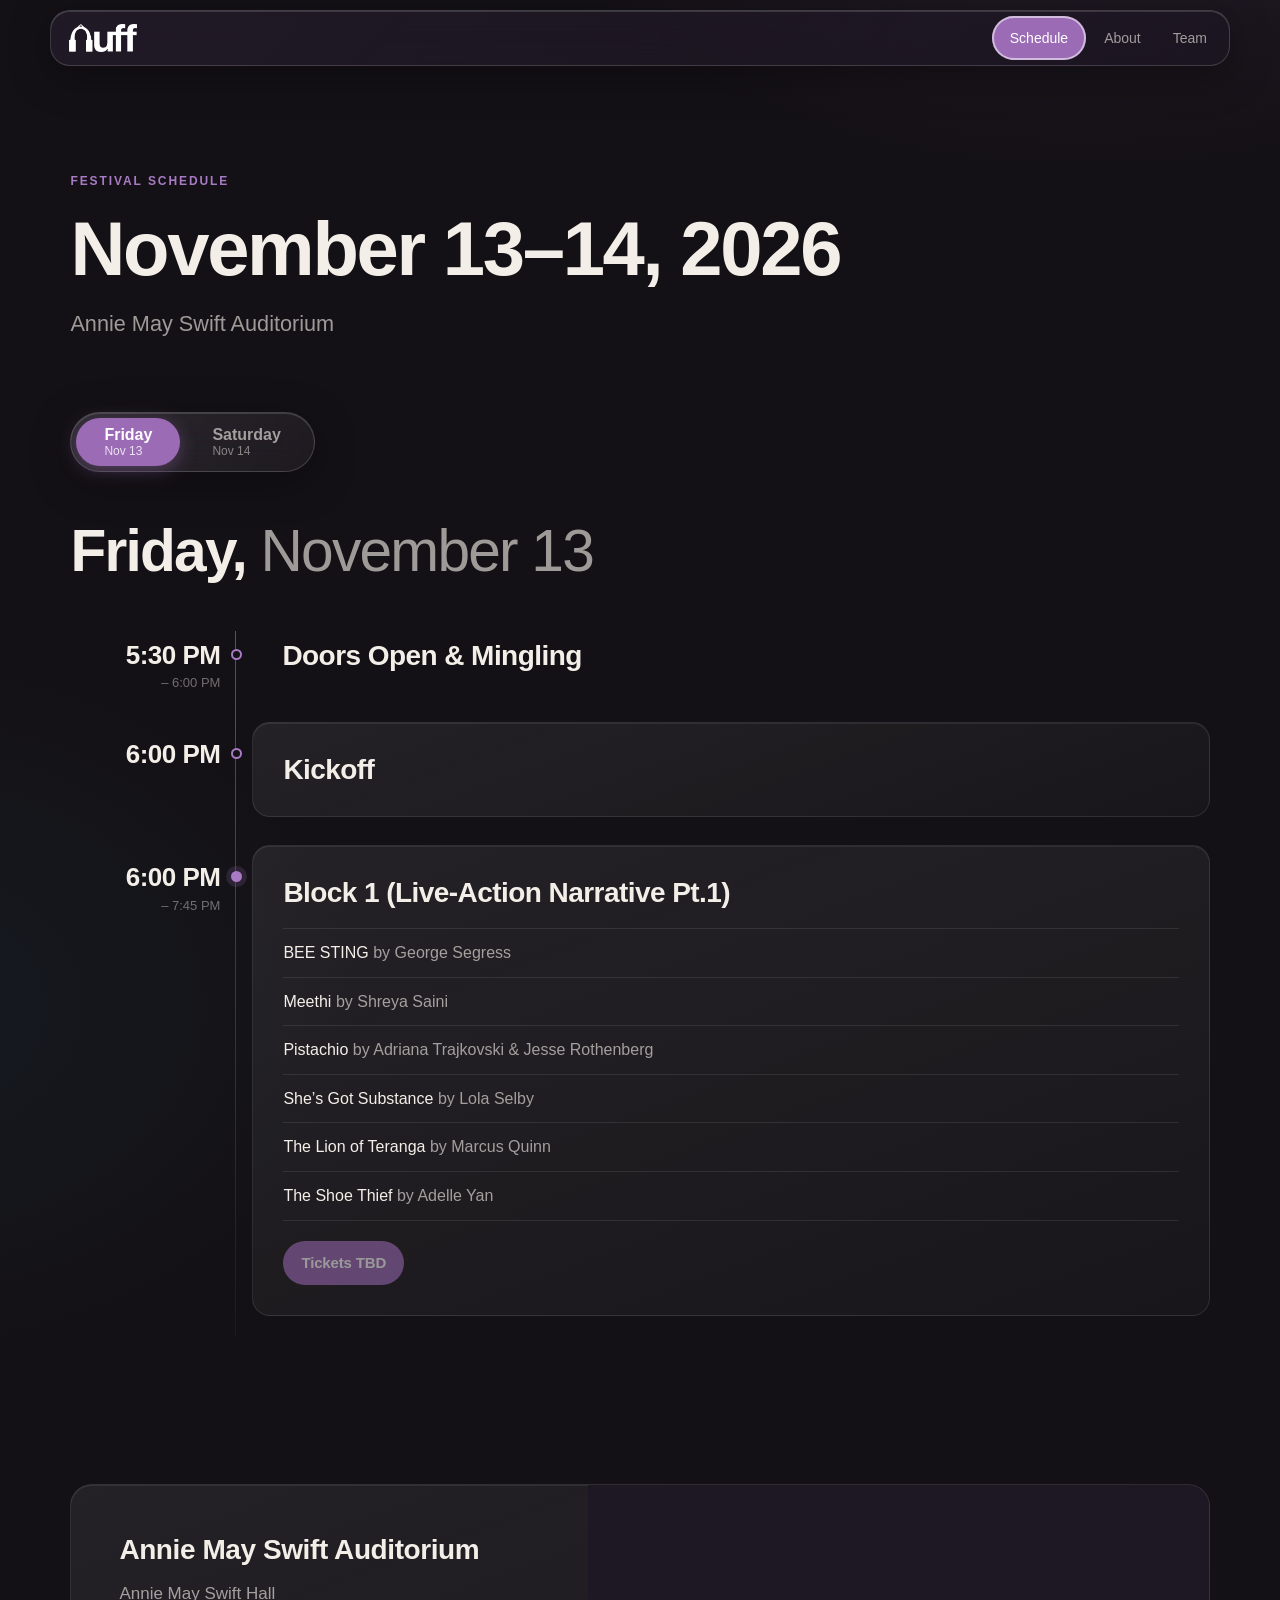
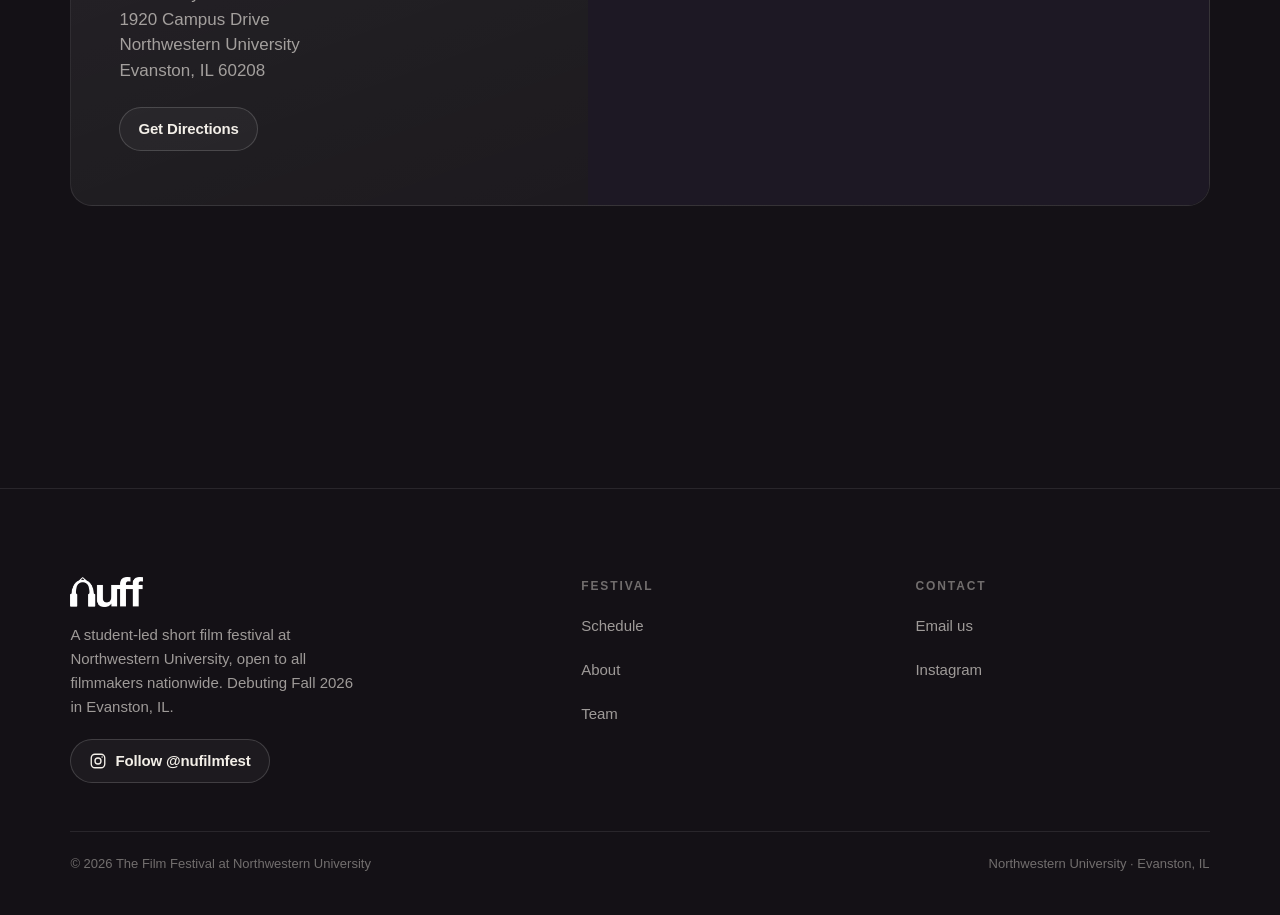
==== commit f23c0049: "last changes for schedule" ====
--- a/schedule/index.html
+++ b/schedule/index.html
@@ -84,12 +84,12 @@
           <div class="event glass-flat">
             <h3 id="block-1">Block 1 (Live-Action Narrative Pt.1)</h3>
             <ol class="event-films" aria-label="Films in Block 1 (Live-Action Narrative Pt.1)">
+              <li><span class="ft">BEE STING</span> <span class="fd">by George Segress</span></li>
               <li><span class="ft">Meethi</span> <span class="fd">by Shreya Saini</span></li>
-              <li><span class="ft">BEE STING</span> <span class="fd">by George Segress</span></li>
+              <li><span class="ft">Pistachio</span> <span class="fd">by Adriana Trajkovski &amp; Jesse Rothenberg</span></li>
               <li><span class="ft">She’s Got Substance</span> <span class="fd">by Lola Selby</span></li>
               <li><span class="ft">The Lion of Teranga</span> <span class="fd">by Marcus Quinn</span></li>
               <li><span class="ft">The Shoe Thief</span> <span class="fd">by Adelle Yan</span></li>
-              <li><span class="ft">Pistachio</span> <span class="fd">by Adriana Trajkovski</span></li>
             </ol>
             <div class="event-actions">
               <a class="btn btn-primary btn-small" data-ticket="fri-evening" aria-disabled="true">Tickets TBD</a>
@@ -122,14 +122,14 @@
           <div class="event glass-flat">
             <h3 id="block-2">Block 2 (Documentary/<wbr>Animation)</h3>
             <ol class="event-films" aria-label="Films in Block 2 (Documentary/Animation)">
-              <li><span class="ft">PASALUBONG!</span> <span class="fd">by Sophia Uy</span></li>
-              <li><span class="ft">Crying Laughing</span> <span class="fd">by Zoe Kritzer</span></li>
-              <li><span class="ft">The Clown Show</span> <span class="fd">by Kennedy Birtcher</span></li>
-              <li><span class="ft">Point Nemo</span> <span class="fd">by Ava Elizabeth Azarmi</span></li>
               <li><span class="ft">Bootstrapping for the Boobied</span> <span class="fd">by Stella Chen</span></li>
-              <li><span class="ft">Stay</span> <span class="fd">by Dylan Kaufmann</span></li>
               <li><span class="ft">Coming back <span class="nowrap">(回来了)</span></span> <span class="fd">by Elizabeth Cheng</span></li>
               <li><span class="ft">Common Fly</span> <span class="fd">by Ian Castracane</span></li>
+              <li><span class="ft">Crying Laughing</span> <span class="fd">by Zoe Kritzer</span></li>
+              <li><span class="ft">PASALUBONG!</span> <span class="fd">by Sophia Uy</span></li>
+              <li><span class="ft">Point Nemo</span> <span class="fd">by Ava Elizabeth Azarmi</span></li>
+              <li><span class="ft">Stay</span> <span class="fd">by Dylan Kaufmann</span></li>
+              <li><span class="ft">The Clown Show</span> <span class="fd">by Kennedy Birtcher</span></li>
             </ol>
             <div class="event-actions">
               <a class="btn btn-primary btn-small" data-ticket="sat-afternoon" aria-disabled="true">Tickets TBD</a>
@@ -149,13 +149,13 @@
           <div class="event glass-flat">
             <h3 id="block-3">Block 3 (Live-Action Narrative Pt.2)</h3>
             <ol class="event-films" aria-label="Films in Block 3 (Live-Action Narrative Pt.2)">
+              <li><span class="ft">Back Then</span> <span class="fd">by Junhyeok Kim</span></li>
               <li><span class="ft">CHECK PLEASE</span> <span class="fd">by Shane Chung</span></li>
+              <li><span class="ft">Holy Mother</span> <span class="fd">by David Diouf</span></li>
+              <li><span class="ft">Really Good Deal</span> <span class="fd">by Jon Plester</span></li>
               <li><span class="ft">REENACTMENT</span> <span class="fd">by Shahzeb Shah</span></li>
+              <li><span class="ft">Soldiers</span> <span class="fd">by Jonas Serpa Souza</span></li>
               <li><span class="ft">Teach a Man to Fish</span> <span class="fd">by Elianna Phillips</span></li>
-              <li><span class="ft">Holy Mother</span> <span class="fd">by David Diouf</span></li>
-              <li><span class="ft">Soldiers</span> <span class="fd">by Jonas Serpa Souza</span></li>
-              <li><span class="ft">Back Then</span> <span class="fd">by Junhyeok Kim</span></li>
-              <li><span class="ft">Really Good Deal</span> <span class="fd">by Jon Plester</span></li>
             </ol>
             <div class="event-actions">
               <a class="btn btn-primary btn-small" data-ticket="sat-evening" aria-disabled="true">Tickets TBD</a>
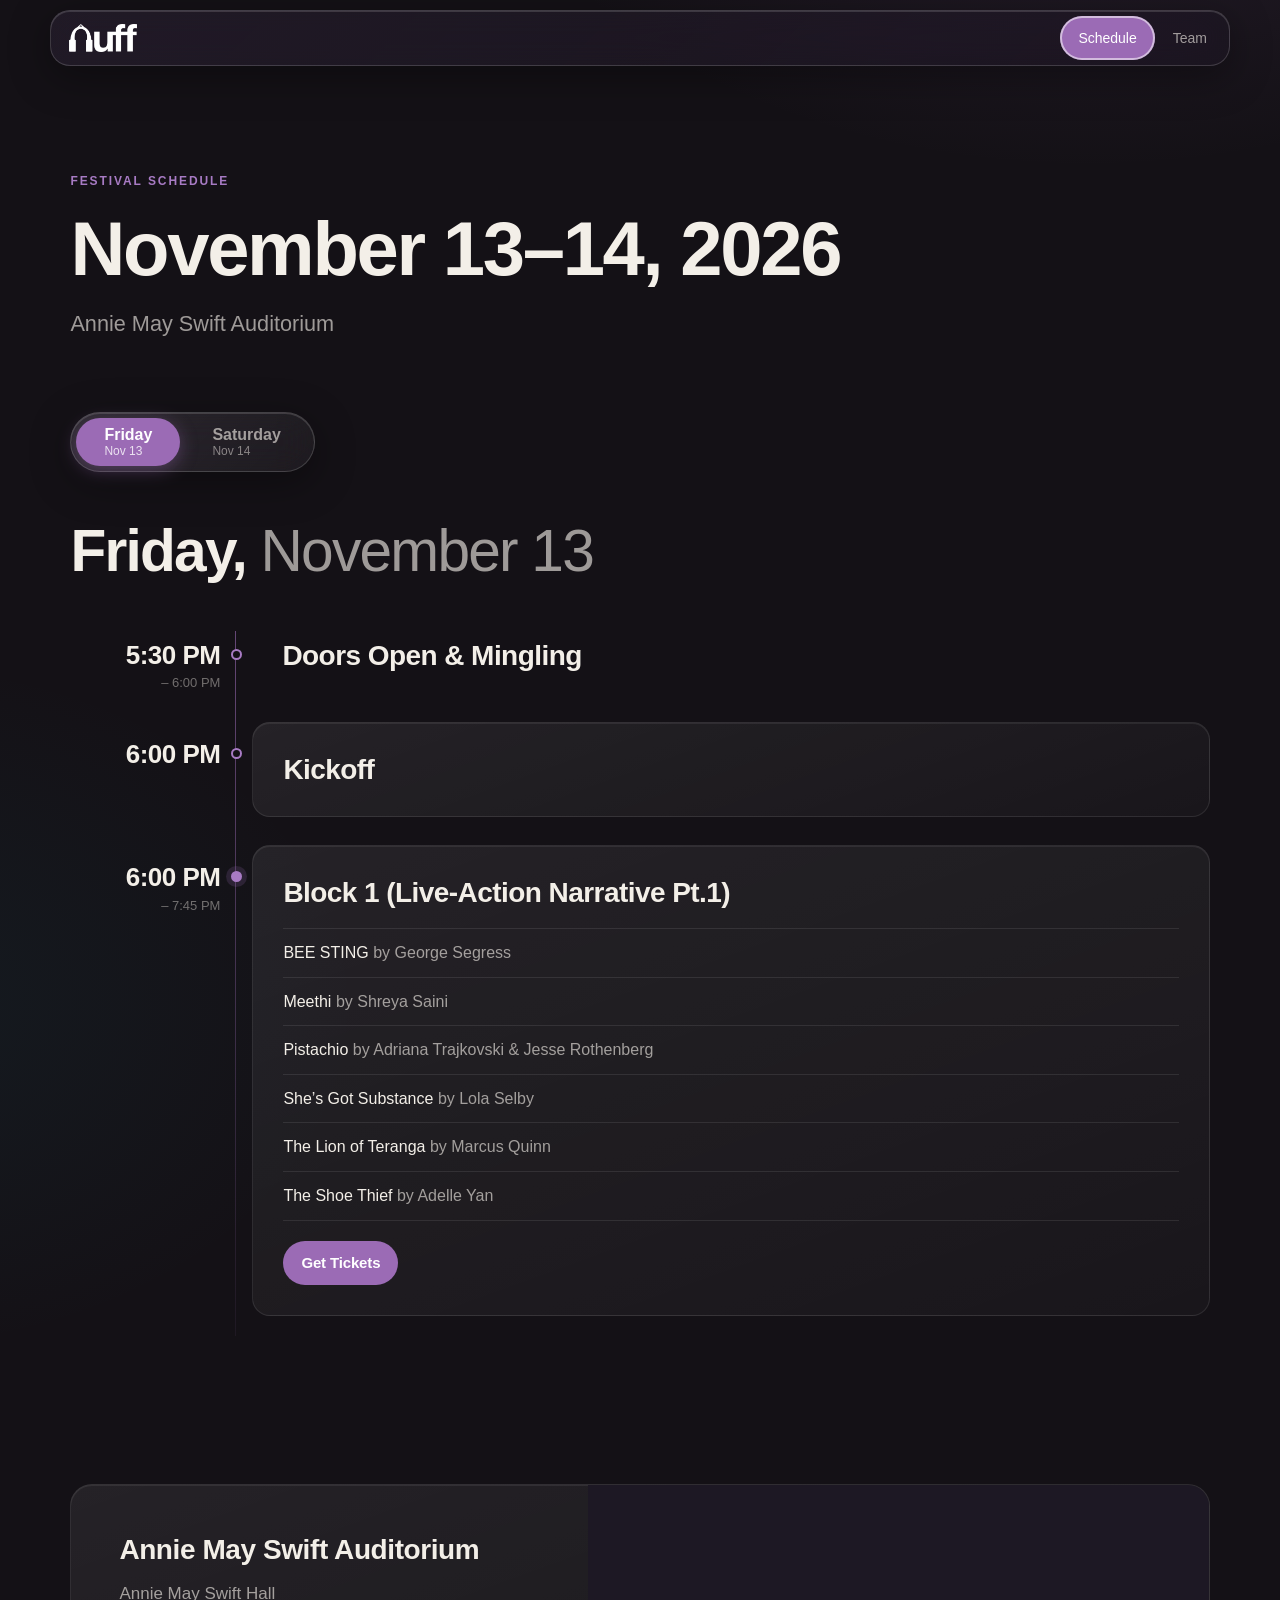
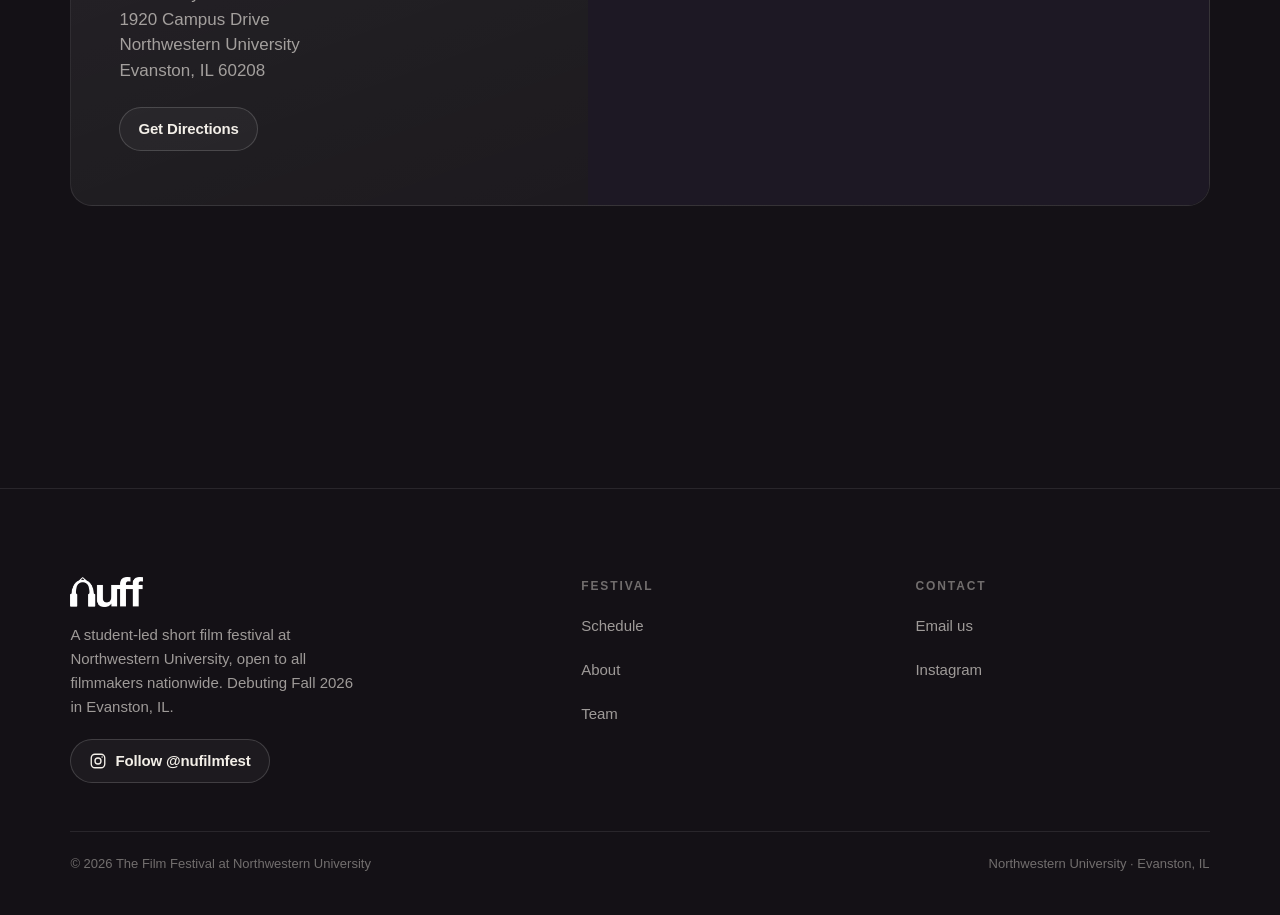
==== commit bfbdf890: "removed about in nav bar" ====
--- a/schedule/index.html
+++ b/schedule/index.html
@@ -32,7 +32,6 @@
     <a class="nav-logo" href="../index.html" aria-label="NUFF home"><img src="../assets/img/nuff-logo-white.png" alt="NUFF" width="68" height="28"></a>
     <ul class="nav-links">
       <li><a href="../schedule/index.html" aria-current="page" class="nav-cta">Schedule</a></li>
-      <li><a href="../index.html#about">About</a></li>
       <li><a href="../team/index.html">Team</a></li>
     </ul>
     <div class="nav-mobile">
@@ -44,7 +43,6 @@
     <ul>
       <li><a href="../index.html">Home</a></li>
       <li><a href="../schedule/index.html" aria-current="page">Schedule</a></li>
-      <li><a href="../index.html#about">About</a></li>
       <li><a href="../team/index.html">Team</a></li>
     </ul>
   </div>
--- a/assets/css/site.css
+++ b/assets/css/site.css
@@ -518,3 +518,10 @@
 /* Centered ombre graphic */
 picture:has(> .about-graphic) { display: block; }
 .about-graphic { margin-left: auto; margin-right: auto; }
+
+/* ---------- Awards + sponsor ---------- */
+.awards-copy p { color: var(--muted); font-size: var(--fs-lead); line-height: 1.55; }
+.awards-copy ul { margin-top: 14px; padding-left: 1.2em; list-style: disc; }
+.awards-copy li { font-size: var(--fs-lead); line-height: 1.55; padding: 4px 0; }
+.awards-copy li::marker { color: var(--purple); }
+.sponsor-logo img { display: block; height: clamp(44px, 5vw, 66px); width: auto; }
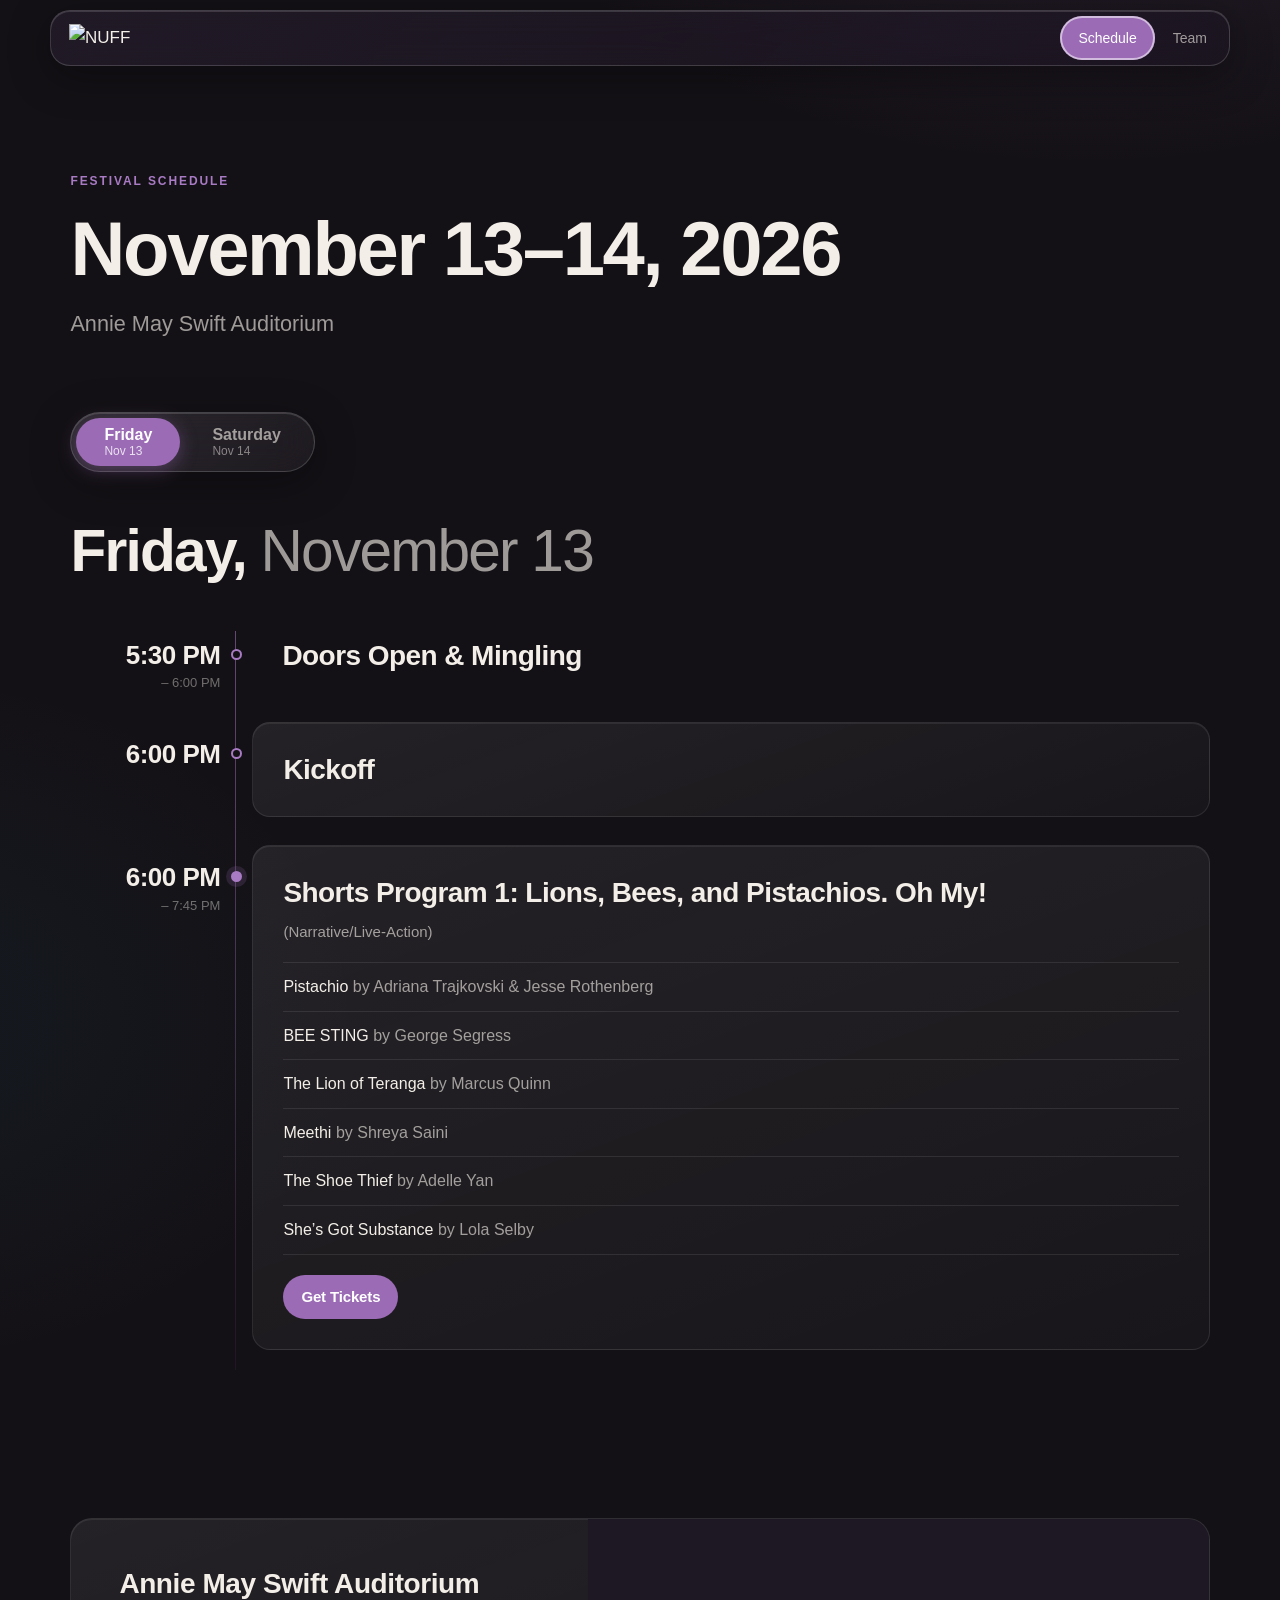
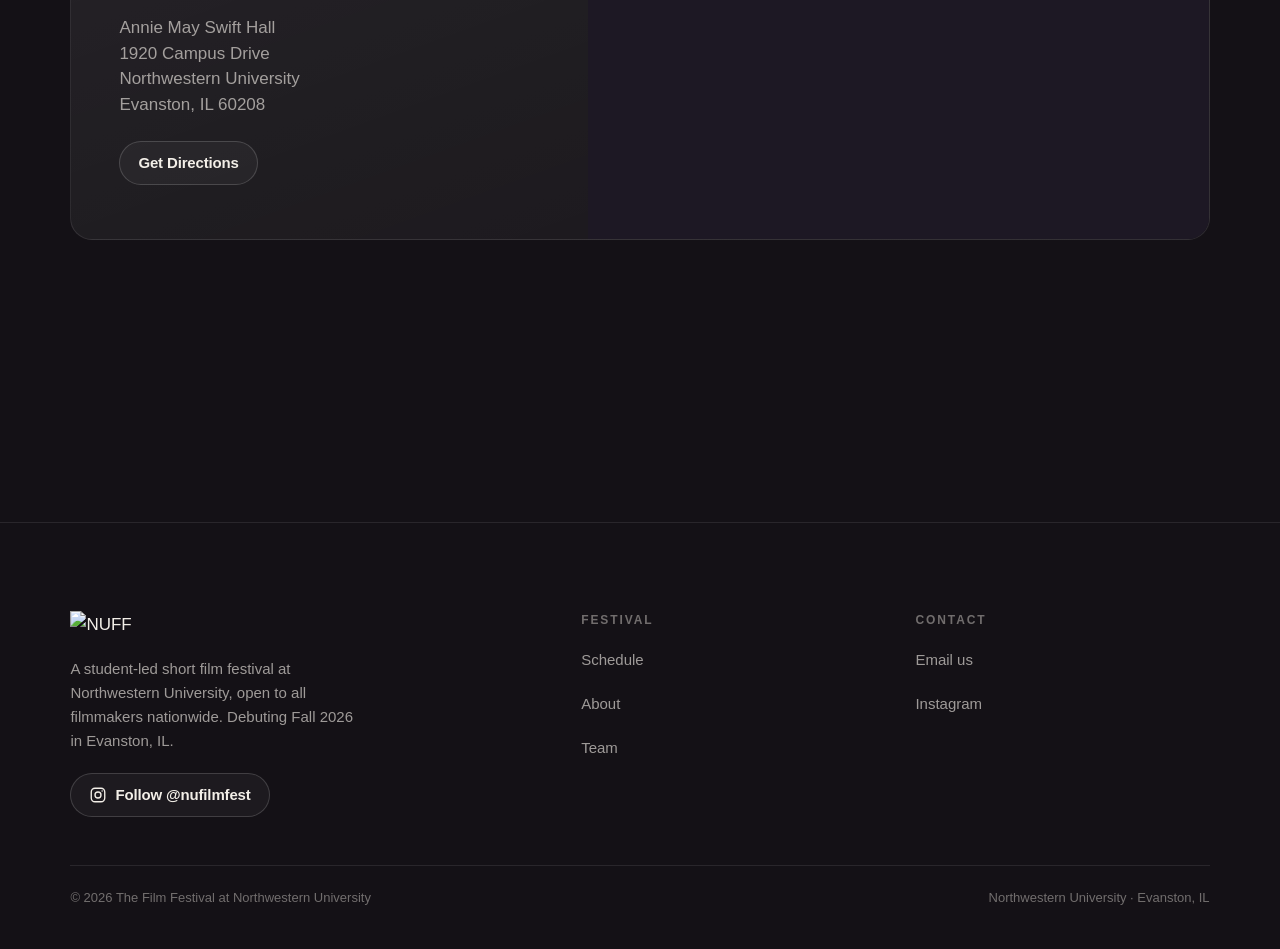
==== commit e47eaa00: "new schedule order" ====
--- a/schedule/index.html
+++ b/schedule/index.html
@@ -80,14 +80,15 @@
           <div class="agenda-time"><strong>6:00 PM</strong><span>– 7:45 PM</span></div>
           <div class="agenda-dot" aria-hidden="true"></div>
           <div class="event glass-flat">
-            <h3 id="block-1">Block 1 (Live-Action Narrative Pt.1)</h3>
-            <ol class="event-films" aria-label="Films in Block 1 (Live-Action Narrative Pt.1)">
+            <h3 id="block-1">Shorts Program 1: Lions, Bees, and Pistachios. Oh My!</h3>
+            <p class="note">(Narrative/Live-Action)</p>
+            <ol class="event-films" aria-label="Films in Shorts Program 1">
+              <li><span class="ft">Pistachio</span> <span class="fd">by Adriana Trajkovski &amp; Jesse Rothenberg</span></li>
               <li><span class="ft">BEE STING</span> <span class="fd">by George Segress</span></li>
+              <li><span class="ft">The Lion of Teranga</span> <span class="fd">by Marcus Quinn</span></li>
               <li><span class="ft">Meethi</span> <span class="fd">by Shreya Saini</span></li>
-              <li><span class="ft">Pistachio</span> <span class="fd">by Adriana Trajkovski &amp; Jesse Rothenberg</span></li>
+              <li><span class="ft">The Shoe Thief</span> <span class="fd">by Adelle Yan</span></li>
               <li><span class="ft">She’s Got Substance</span> <span class="fd">by Lola Selby</span></li>
-              <li><span class="ft">The Lion of Teranga</span> <span class="fd">by Marcus Quinn</span></li>
-              <li><span class="ft">The Shoe Thief</span> <span class="fd">by Adelle Yan</span></li>
             </ol>
             <div class="event-actions">
               <a class="btn btn-primary btn-small" data-ticket="fri-evening" aria-disabled="true">Tickets TBD</a>
@@ -111,23 +112,25 @@
           <div class="agenda-dot" aria-hidden="true"></div>
           <div class="event glass-flat">
             <h3>Lunch + Film Student Mixer</h3>
-            <p class="note">Open to everyone.</p>
+            <p class="note">Open to everyone. Tickets sold separately. We encourage you to book with a Block 2 ticket.</p>
+            <p class="note">Food is limited and available on a first-come, first-served basis while supplies last.</p>
           </div>
         </li>
         <li class="reveal is-screening" style="--i:2">
           <div class="agenda-time"><strong>12:30 PM</strong><span>– 2:00 PM</span></div>
           <div class="agenda-dot" aria-hidden="true"></div>
           <div class="event glass-flat">
-            <h3 id="block-2">Block 2 (Documentary/<wbr>Animation)</h3>
-            <ol class="event-films" aria-label="Films in Block 2 (Documentary/Animation)">
+            <h3 id="block-2">Shorts Program 2: Drawn From Life</h3>
+            <p class="note">(Documentary/<wbr>Animation)</p>
+            <ol class="event-films" aria-label="Films in Shorts Program 2">
+              <li><span class="ft">PASALUBONG!</span> <span class="fd">by Sophia Uy</span></li>
+              <li><span class="ft">The Clown Show</span> <span class="fd">by Kennedy Birtcher</span></li>
+              <li><span class="ft">Stay</span> <span class="fd">by Dylan Kaufmann</span></li>
+              <li><span class="ft">Crying Laughing</span> <span class="fd">by Zoe Kritzer</span></li>
               <li><span class="ft">Bootstrapping for the Boobied</span> <span class="fd">by Stella Chen</span></li>
               <li><span class="ft">Coming back <span class="nowrap">(回来了)</span></span> <span class="fd">by Elizabeth Cheng</span></li>
+              <li><span class="ft">Point Nemo</span> <span class="fd">by Ava Elizabeth Azarmi</span></li>
               <li><span class="ft">Common Fly</span> <span class="fd">by Ian Castracane</span></li>
-              <li><span class="ft">Crying Laughing</span> <span class="fd">by Zoe Kritzer</span></li>
-              <li><span class="ft">PASALUBONG!</span> <span class="fd">by Sophia Uy</span></li>
-              <li><span class="ft">Point Nemo</span> <span class="fd">by Ava Elizabeth Azarmi</span></li>
-              <li><span class="ft">Stay</span> <span class="fd">by Dylan Kaufmann</span></li>
-              <li><span class="ft">The Clown Show</span> <span class="fd">by Kennedy Birtcher</span></li>
             </ol>
             <div class="event-actions">
               <a class="btn btn-primary btn-small" data-ticket="sat-afternoon" aria-disabled="true">Tickets TBD</a>
@@ -145,15 +148,16 @@
           <div class="agenda-time"><strong>6:00 PM</strong><span>– 7:45 PM</span></div>
           <div class="agenda-dot" aria-hidden="true"></div>
           <div class="event glass-flat">
-            <h3 id="block-3">Block 3 (Live-Action Narrative Pt.2)</h3>
-            <ol class="event-films" aria-label="Films in Block 3 (Live-Action Narrative Pt.2)">
-              <li><span class="ft">Back Then</span> <span class="fd">by Junhyeok Kim</span></li>
+            <h3 id="block-3">Shorts Program 3: Phish Feuds</h3>
+            <p class="note">(Narrative/Live-Action)</p>
+            <ol class="event-films" aria-label="Films in Shorts Program 3">
               <li><span class="ft">CHECK PLEASE</span> <span class="fd">by Shane Chung</span></li>
+              <li><span class="ft">Soldiers</span> <span class="fd">by Jonas Serpa Souza</span></li>
+              <li><span class="ft">REENACTMENT</span> <span class="fd">by Shahzeb Shah</span></li>
+              <li><span class="ft">Teach a Man to Fish</span> <span class="fd">by Elianna Phillips</span></li>
               <li><span class="ft">Holy Mother</span> <span class="fd">by David Diouf</span></li>
               <li><span class="ft">Really Good Deal</span> <span class="fd">by Jon Plester</span></li>
-              <li><span class="ft">REENACTMENT</span> <span class="fd">by Shahzeb Shah</span></li>
-              <li><span class="ft">Soldiers</span> <span class="fd">by Jonas Serpa Souza</span></li>
-              <li><span class="ft">Teach a Man to Fish</span> <span class="fd">by Elianna Phillips</span></li>
+              <li><span class="ft">Back Then</span> <span class="fd">by Junhyeok Kim</span></li>
             </ol>
             <div class="event-actions">
               <a class="btn btn-primary btn-small" data-ticket="sat-evening" aria-disabled="true">Tickets TBD</a>
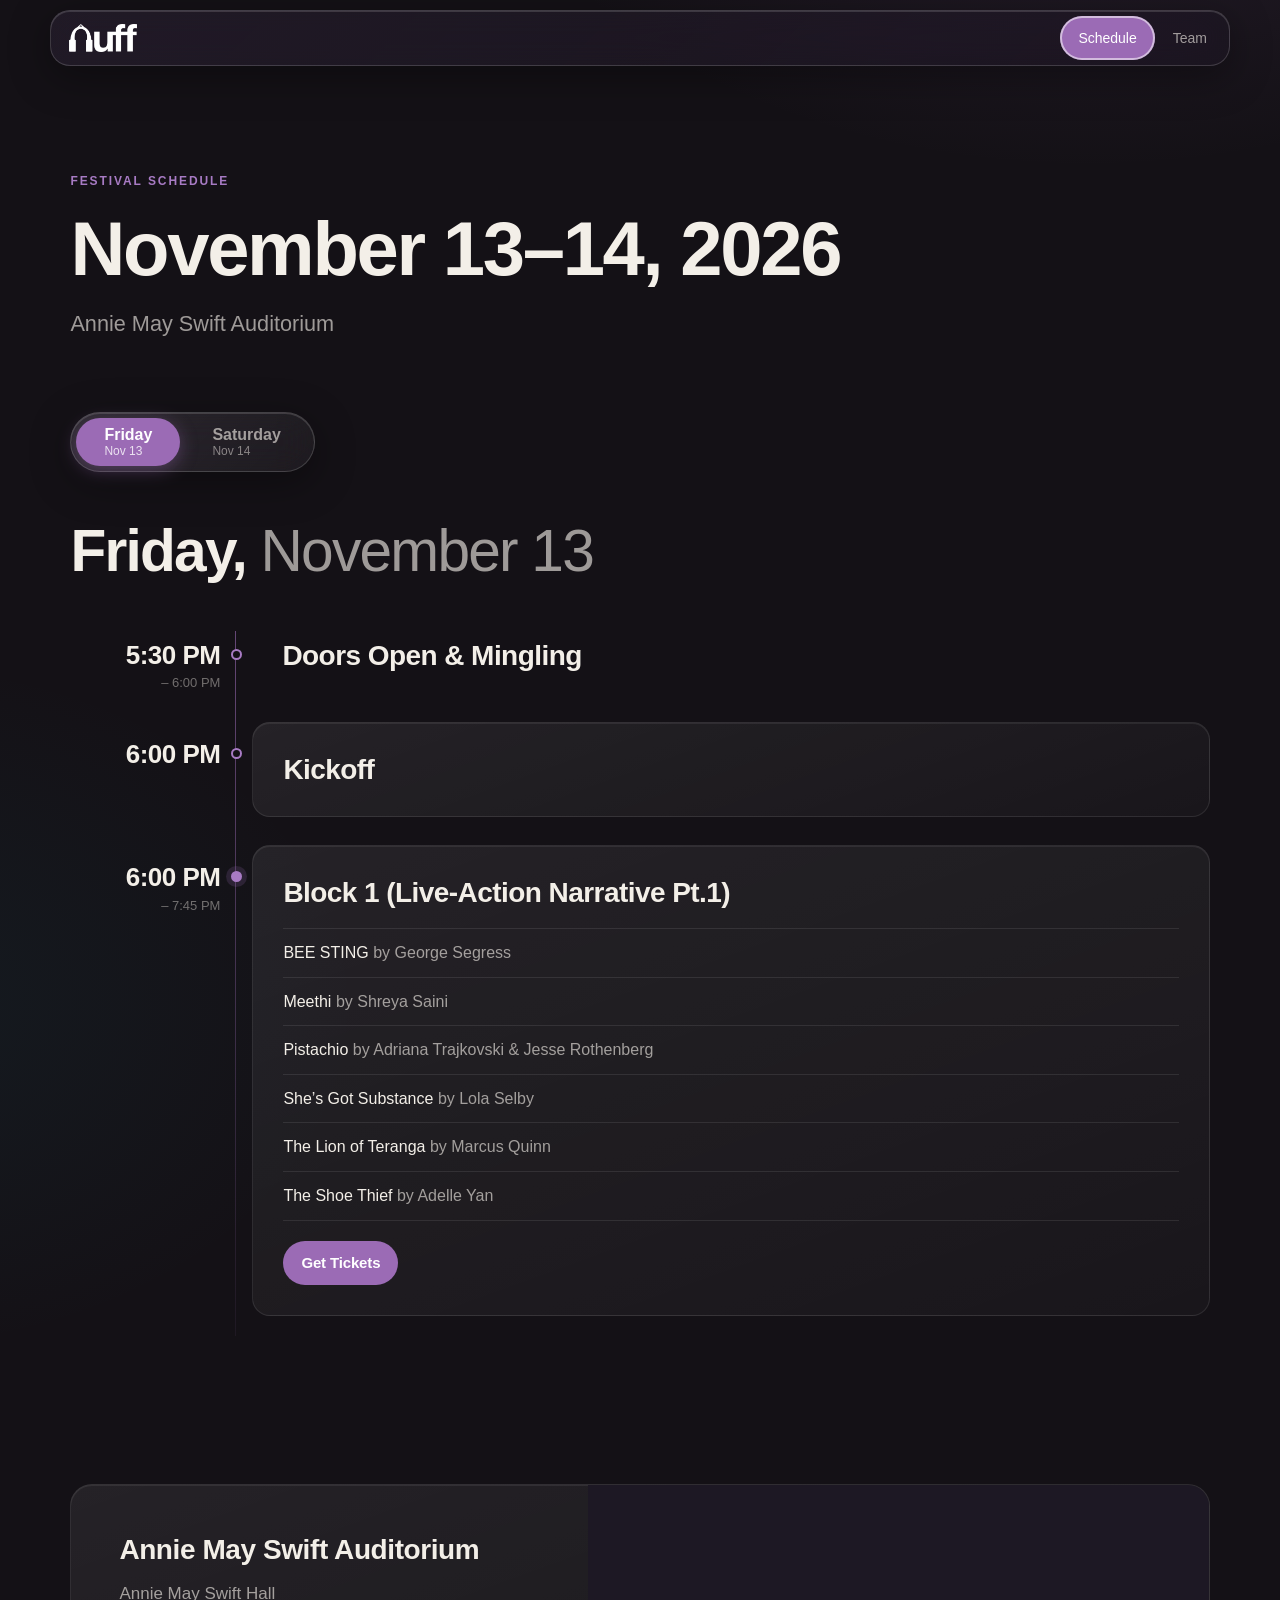
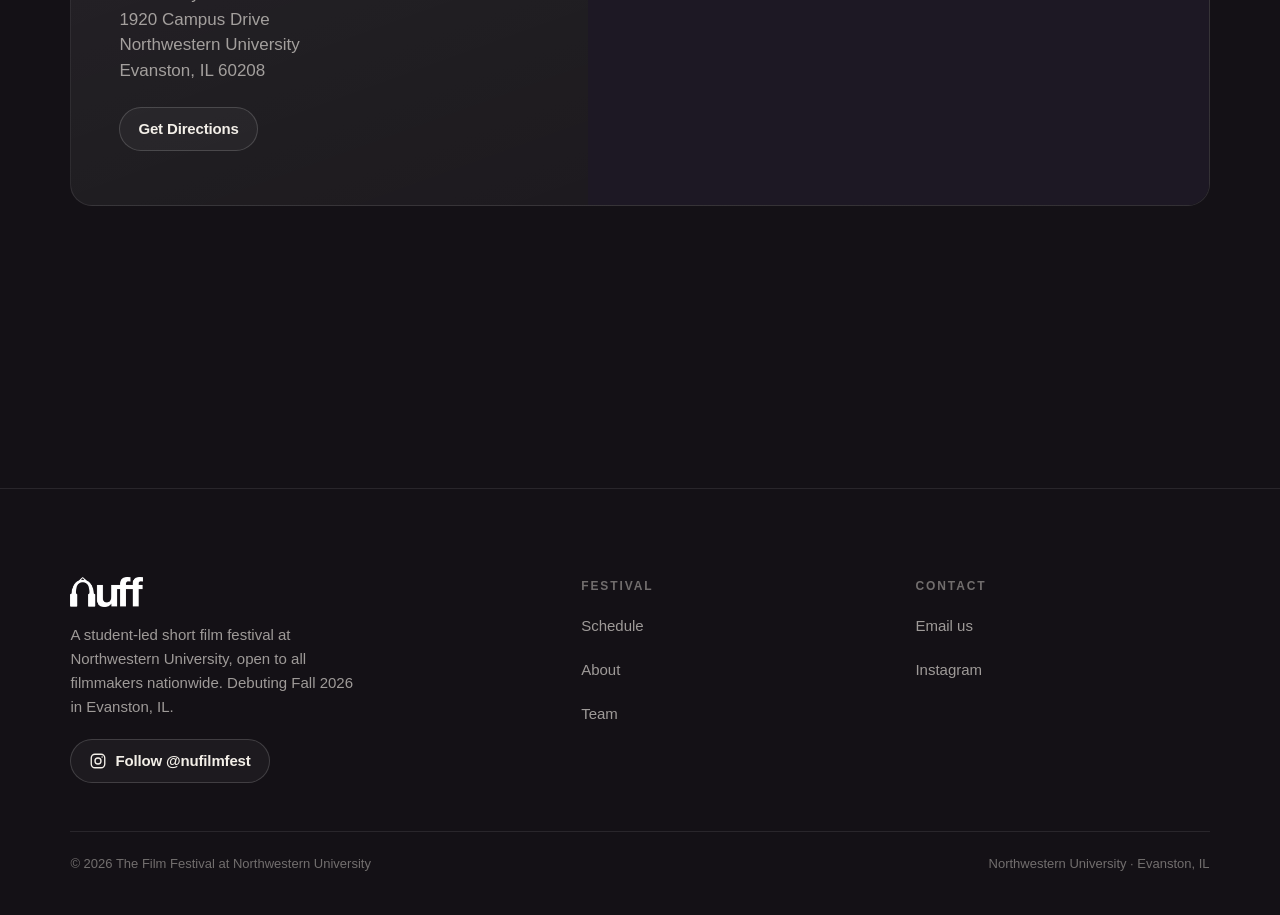
==== commit 3da619e3: "Restore site to bfbdf89" ====
--- a/schedule/index.html
+++ b/schedule/index.html
@@ -80,15 +80,14 @@
           <div class="agenda-time"><strong>6:00 PM</strong><span>– 7:45 PM</span></div>
           <div class="agenda-dot" aria-hidden="true"></div>
           <div class="event glass-flat">
-            <h3 id="block-1">Shorts Program 1: Lions, Bees, and Pistachios. Oh My!</h3>
-            <p class="note">(Narrative/Live-Action)</p>
-            <ol class="event-films" aria-label="Films in Shorts Program 1">
+            <h3 id="block-1">Block 1 (Live-Action Narrative Pt.1)</h3>
+            <ol class="event-films" aria-label="Films in Block 1 (Live-Action Narrative Pt.1)">
+              <li><span class="ft">BEE STING</span> <span class="fd">by George Segress</span></li>
+              <li><span class="ft">Meethi</span> <span class="fd">by Shreya Saini</span></li>
               <li><span class="ft">Pistachio</span> <span class="fd">by Adriana Trajkovski &amp; Jesse Rothenberg</span></li>
-              <li><span class="ft">BEE STING</span> <span class="fd">by George Segress</span></li>
+              <li><span class="ft">She’s Got Substance</span> <span class="fd">by Lola Selby</span></li>
               <li><span class="ft">The Lion of Teranga</span> <span class="fd">by Marcus Quinn</span></li>
-              <li><span class="ft">Meethi</span> <span class="fd">by Shreya Saini</span></li>
               <li><span class="ft">The Shoe Thief</span> <span class="fd">by Adelle Yan</span></li>
-              <li><span class="ft">She’s Got Substance</span> <span class="fd">by Lola Selby</span></li>
             </ol>
             <div class="event-actions">
               <a class="btn btn-primary btn-small" data-ticket="fri-evening" aria-disabled="true">Tickets TBD</a>
@@ -112,25 +111,23 @@
           <div class="agenda-dot" aria-hidden="true"></div>
           <div class="event glass-flat">
             <h3>Lunch + Film Student Mixer</h3>
-            <p class="note">Open to everyone. Tickets sold separately. We encourage you to book with a Block 2 ticket.</p>
-            <p class="note">Food is limited and available on a first-come, first-served basis while supplies last.</p>
+            <p class="note">Open to everyone.</p>
           </div>
         </li>
         <li class="reveal is-screening" style="--i:2">
           <div class="agenda-time"><strong>12:30 PM</strong><span>– 2:00 PM</span></div>
           <div class="agenda-dot" aria-hidden="true"></div>
           <div class="event glass-flat">
-            <h3 id="block-2">Shorts Program 2: Drawn From Life</h3>
-            <p class="note">(Documentary/<wbr>Animation)</p>
-            <ol class="event-films" aria-label="Films in Shorts Program 2">
-              <li><span class="ft">PASALUBONG!</span> <span class="fd">by Sophia Uy</span></li>
-              <li><span class="ft">The Clown Show</span> <span class="fd">by Kennedy Birtcher</span></li>
-              <li><span class="ft">Stay</span> <span class="fd">by Dylan Kaufmann</span></li>
-              <li><span class="ft">Crying Laughing</span> <span class="fd">by Zoe Kritzer</span></li>
+            <h3 id="block-2">Block 2 (Documentary/<wbr>Animation)</h3>
+            <ol class="event-films" aria-label="Films in Block 2 (Documentary/Animation)">
               <li><span class="ft">Bootstrapping for the Boobied</span> <span class="fd">by Stella Chen</span></li>
               <li><span class="ft">Coming back <span class="nowrap">(回来了)</span></span> <span class="fd">by Elizabeth Cheng</span></li>
+              <li><span class="ft">Common Fly</span> <span class="fd">by Ian Castracane</span></li>
+              <li><span class="ft">Crying Laughing</span> <span class="fd">by Zoe Kritzer</span></li>
+              <li><span class="ft">PASALUBONG!</span> <span class="fd">by Sophia Uy</span></li>
               <li><span class="ft">Point Nemo</span> <span class="fd">by Ava Elizabeth Azarmi</span></li>
-              <li><span class="ft">Common Fly</span> <span class="fd">by Ian Castracane</span></li>
+              <li><span class="ft">Stay</span> <span class="fd">by Dylan Kaufmann</span></li>
+              <li><span class="ft">The Clown Show</span> <span class="fd">by Kennedy Birtcher</span></li>
             </ol>
             <div class="event-actions">
               <a class="btn btn-primary btn-small" data-ticket="sat-afternoon" aria-disabled="true">Tickets TBD</a>
@@ -148,16 +145,15 @@
           <div class="agenda-time"><strong>6:00 PM</strong><span>– 7:45 PM</span></div>
           <div class="agenda-dot" aria-hidden="true"></div>
           <div class="event glass-flat">
-            <h3 id="block-3">Shorts Program 3: Phish Feuds</h3>
-            <p class="note">(Narrative/Live-Action)</p>
-            <ol class="event-films" aria-label="Films in Shorts Program 3">
+            <h3 id="block-3">Block 3 (Live-Action Narrative Pt.2)</h3>
+            <ol class="event-films" aria-label="Films in Block 3 (Live-Action Narrative Pt.2)">
+              <li><span class="ft">Back Then</span> <span class="fd">by Junhyeok Kim</span></li>
               <li><span class="ft">CHECK PLEASE</span> <span class="fd">by Shane Chung</span></li>
-              <li><span class="ft">Soldiers</span> <span class="fd">by Jonas Serpa Souza</span></li>
-              <li><span class="ft">REENACTMENT</span> <span class="fd">by Shahzeb Shah</span></li>
-              <li><span class="ft">Teach a Man to Fish</span> <span class="fd">by Elianna Phillips</span></li>
               <li><span class="ft">Holy Mother</span> <span class="fd">by David Diouf</span></li>
               <li><span class="ft">Really Good Deal</span> <span class="fd">by Jon Plester</span></li>
-              <li><span class="ft">Back Then</span> <span class="fd">by Junhyeok Kim</span></li>
+              <li><span class="ft">REENACTMENT</span> <span class="fd">by Shahzeb Shah</span></li>
+              <li><span class="ft">Soldiers</span> <span class="fd">by Jonas Serpa Souza</span></li>
+              <li><span class="ft">Teach a Man to Fish</span> <span class="fd">by Elianna Phillips</span></li>
             </ol>
             <div class="event-actions">
               <a class="btn btn-primary btn-small" data-ticket="sat-evening" aria-disabled="true">Tickets TBD</a>
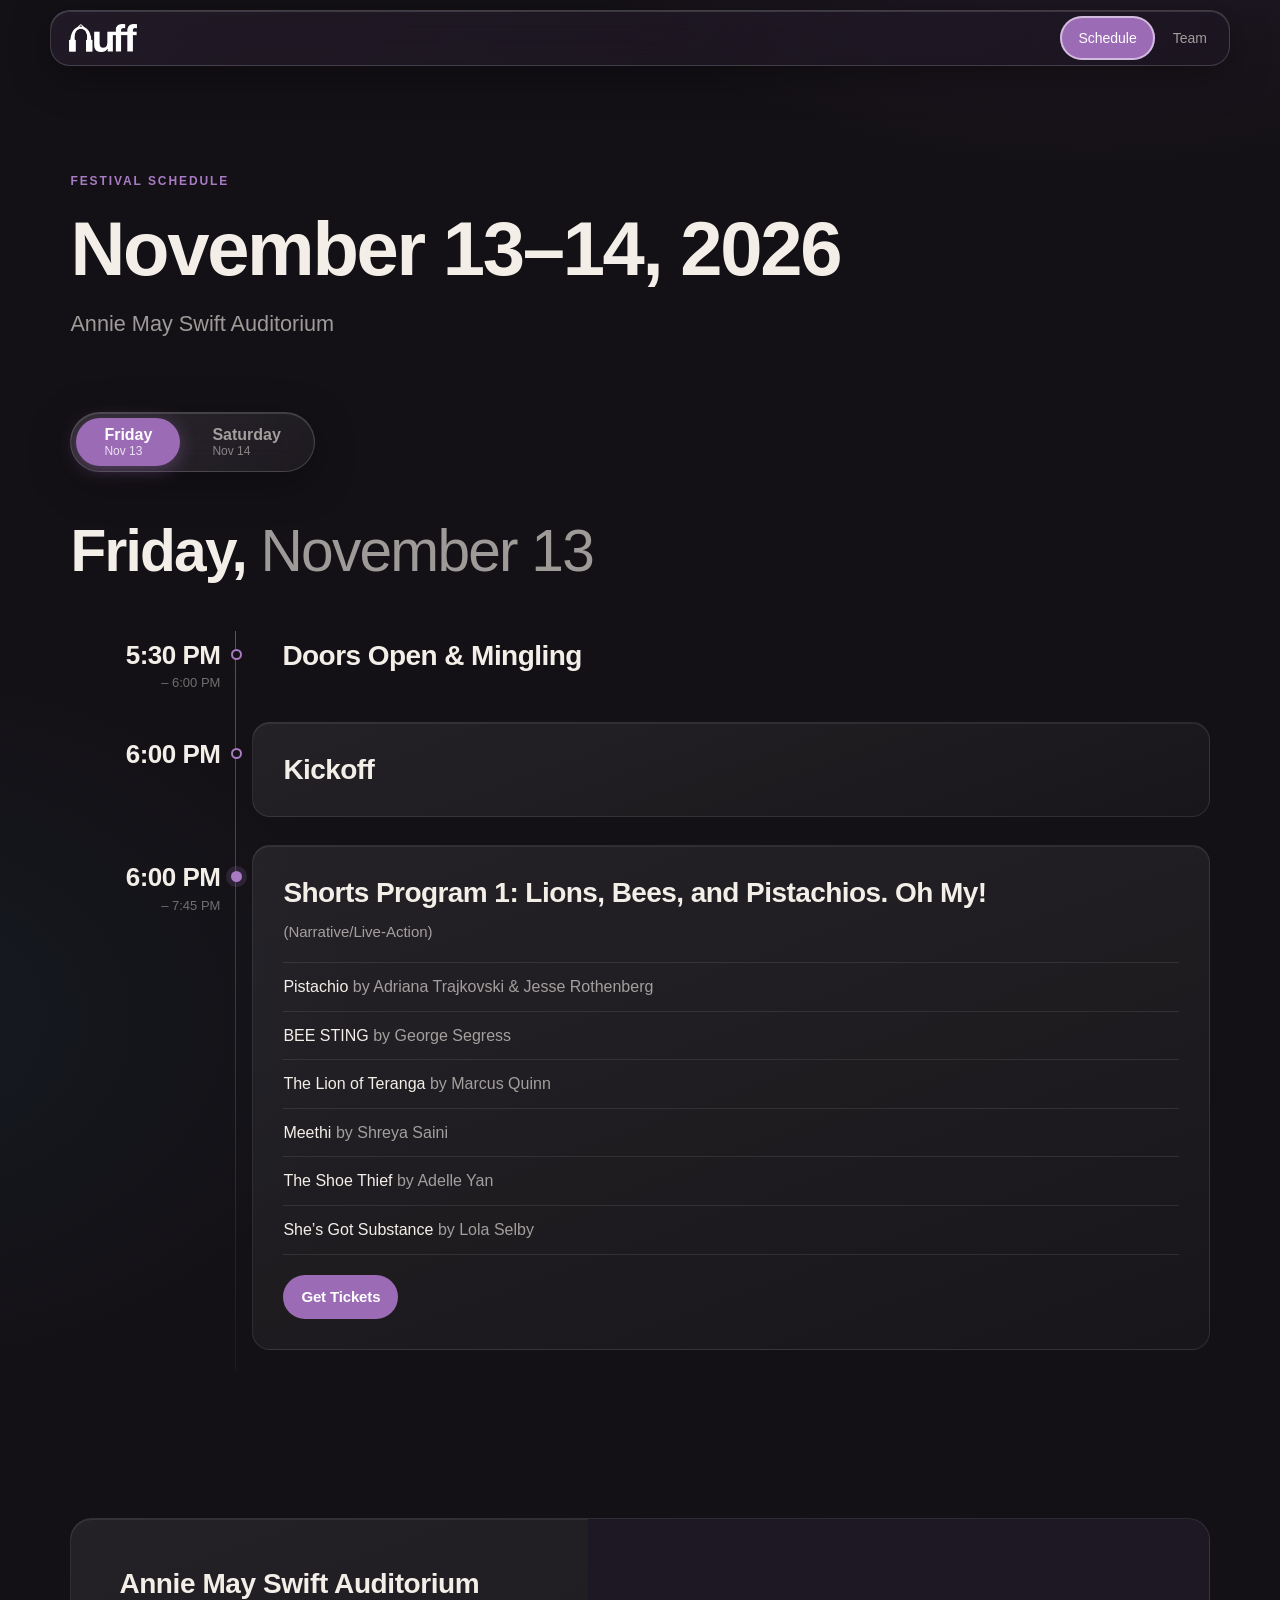
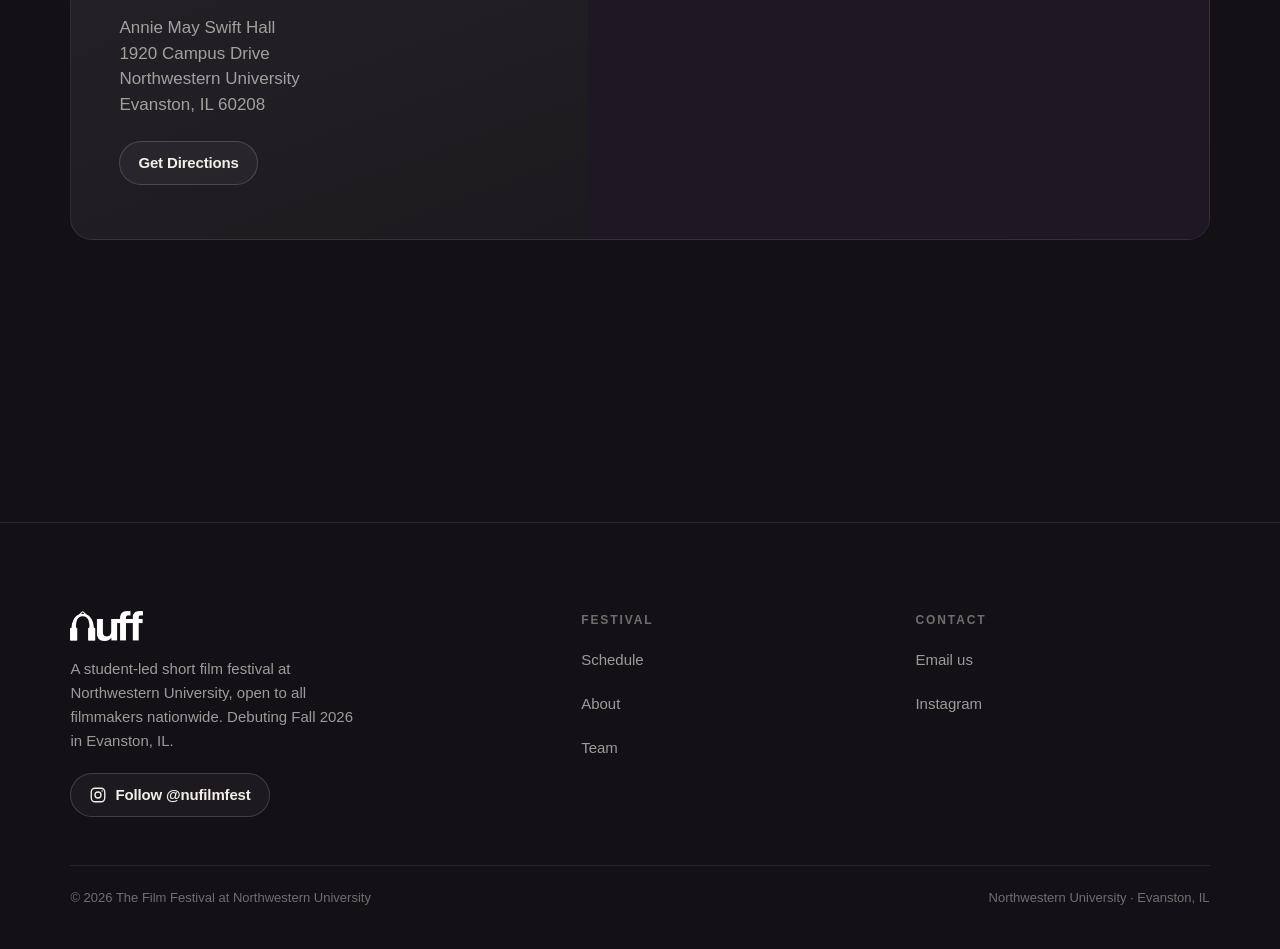
==== commit 987598bf: "chagne photos n schedul" ====
--- a/schedule/index.html
+++ b/schedule/index.html
@@ -80,14 +80,15 @@
           <div class="agenda-time"><strong>6:00 PM</strong><span>– 7:45 PM</span></div>
           <div class="agenda-dot" aria-hidden="true"></div>
           <div class="event glass-flat">
-            <h3 id="block-1">Block 1 (Live-Action Narrative Pt.1)</h3>
-            <ol class="event-films" aria-label="Films in Block 1 (Live-Action Narrative Pt.1)">
+            <h3 id="block-1">Shorts Program 1: Lions, Bees, and Pistachios. Oh My!</h3>
+            <p class="note">(Narrative/Live-Action)</p>
+            <ol class="event-films" aria-label="Films in Shorts Program 1">
+              <li><span class="ft">Pistachio</span> <span class="fd">by Adriana Trajkovski &amp; Jesse Rothenberg</span></li>
               <li><span class="ft">BEE STING</span> <span class="fd">by George Segress</span></li>
+              <li><span class="ft">The Lion of Teranga</span> <span class="fd">by Marcus Quinn</span></li>
               <li><span class="ft">Meethi</span> <span class="fd">by Shreya Saini</span></li>
-              <li><span class="ft">Pistachio</span> <span class="fd">by Adriana Trajkovski &amp; Jesse Rothenberg</span></li>
+              <li><span class="ft">The Shoe Thief</span> <span class="fd">by Adelle Yan</span></li>
               <li><span class="ft">She’s Got Substance</span> <span class="fd">by Lola Selby</span></li>
-              <li><span class="ft">The Lion of Teranga</span> <span class="fd">by Marcus Quinn</span></li>
-              <li><span class="ft">The Shoe Thief</span> <span class="fd">by Adelle Yan</span></li>
             </ol>
             <div class="event-actions">
               <a class="btn btn-primary btn-small" data-ticket="fri-evening" aria-disabled="true">Tickets TBD</a>
@@ -111,23 +112,25 @@
           <div class="agenda-dot" aria-hidden="true"></div>
           <div class="event glass-flat">
             <h3>Lunch + Film Student Mixer</h3>
-            <p class="note">Open to everyone.</p>
+            <p class="note">Open to everyone. Tickets sold separately. We encourage you to book with a Block 2 ticket.</p>
+            <p class="note">Food is limited and available on a first-come, first-served basis while supplies last.</p>
           </div>
         </li>
         <li class="reveal is-screening" style="--i:2">
           <div class="agenda-time"><strong>12:30 PM</strong><span>– 2:00 PM</span></div>
           <div class="agenda-dot" aria-hidden="true"></div>
           <div class="event glass-flat">
-            <h3 id="block-2">Block 2 (Documentary/<wbr>Animation)</h3>
-            <ol class="event-films" aria-label="Films in Block 2 (Documentary/Animation)">
+            <h3 id="block-2">Shorts Program 2: Drawn From Life</h3>
+            <p class="note">(Documentary/<wbr>Animation)</p>
+            <ol class="event-films" aria-label="Films in Shorts Program 2">
+              <li><span class="ft">PASALUBONG!</span> <span class="fd">by Sophia Uy</span></li>
+              <li><span class="ft">The Clown Show</span> <span class="fd">by Kennedy Birtcher</span></li>
+              <li><span class="ft">Stay</span> <span class="fd">by Dylan Kaufmann</span></li>
+              <li><span class="ft">Crying Laughing</span> <span class="fd">by Zoe Kritzer</span></li>
               <li><span class="ft">Bootstrapping for the Boobied</span> <span class="fd">by Stella Chen</span></li>
               <li><span class="ft">Coming back <span class="nowrap">(回来了)</span></span> <span class="fd">by Elizabeth Cheng</span></li>
+              <li><span class="ft">Point Nemo</span> <span class="fd">by Ava Elizabeth Azarmi</span></li>
               <li><span class="ft">Common Fly</span> <span class="fd">by Ian Castracane</span></li>
-              <li><span class="ft">Crying Laughing</span> <span class="fd">by Zoe Kritzer</span></li>
-              <li><span class="ft">PASALUBONG!</span> <span class="fd">by Sophia Uy</span></li>
-              <li><span class="ft">Point Nemo</span> <span class="fd">by Ava Elizabeth Azarmi</span></li>
-              <li><span class="ft">Stay</span> <span class="fd">by Dylan Kaufmann</span></li>
-              <li><span class="ft">The Clown Show</span> <span class="fd">by Kennedy Birtcher</span></li>
             </ol>
             <div class="event-actions">
               <a class="btn btn-primary btn-small" data-ticket="sat-afternoon" aria-disabled="true">Tickets TBD</a>
@@ -145,15 +148,16 @@
           <div class="agenda-time"><strong>6:00 PM</strong><span>– 7:45 PM</span></div>
           <div class="agenda-dot" aria-hidden="true"></div>
           <div class="event glass-flat">
-            <h3 id="block-3">Block 3 (Live-Action Narrative Pt.2)</h3>
-            <ol class="event-films" aria-label="Films in Block 3 (Live-Action Narrative Pt.2)">
-              <li><span class="ft">Back Then</span> <span class="fd">by Junhyeok Kim</span></li>
+            <h3 id="block-3">Shorts Program 3: Phish Feuds</h3>
+            <p class="note">(Narrative/Live-Action)</p>
+            <ol class="event-films" aria-label="Films in Shorts Program 3">
               <li><span class="ft">CHECK PLEASE</span> <span class="fd">by Shane Chung</span></li>
+              <li><span class="ft">Soldiers</span> <span class="fd">by Jonas Serpa Souza</span></li>
+              <li><span class="ft">REENACTMENT</span> <span class="fd">by Shahzeb Shah</span></li>
+              <li><span class="ft">Teach a Man to Fish</span> <span class="fd">by Elianna Phillips</span></li>
               <li><span class="ft">Holy Mother</span> <span class="fd">by David Diouf</span></li>
               <li><span class="ft">Really Good Deal</span> <span class="fd">by Jon Plester</span></li>
-              <li><span class="ft">REENACTMENT</span> <span class="fd">by Shahzeb Shah</span></li>
-              <li><span class="ft">Soldiers</span> <span class="fd">by Jonas Serpa Souza</span></li>
-              <li><span class="ft">Teach a Man to Fish</span> <span class="fd">by Elianna Phillips</span></li>
+              <li><span class="ft">Back Then</span> <span class="fd">by Junhyeok Kim</span></li>
             </ol>
             <div class="event-actions">
               <a class="btn btn-primary btn-small" data-ticket="sat-evening" aria-disabled="true">Tickets TBD</a>
